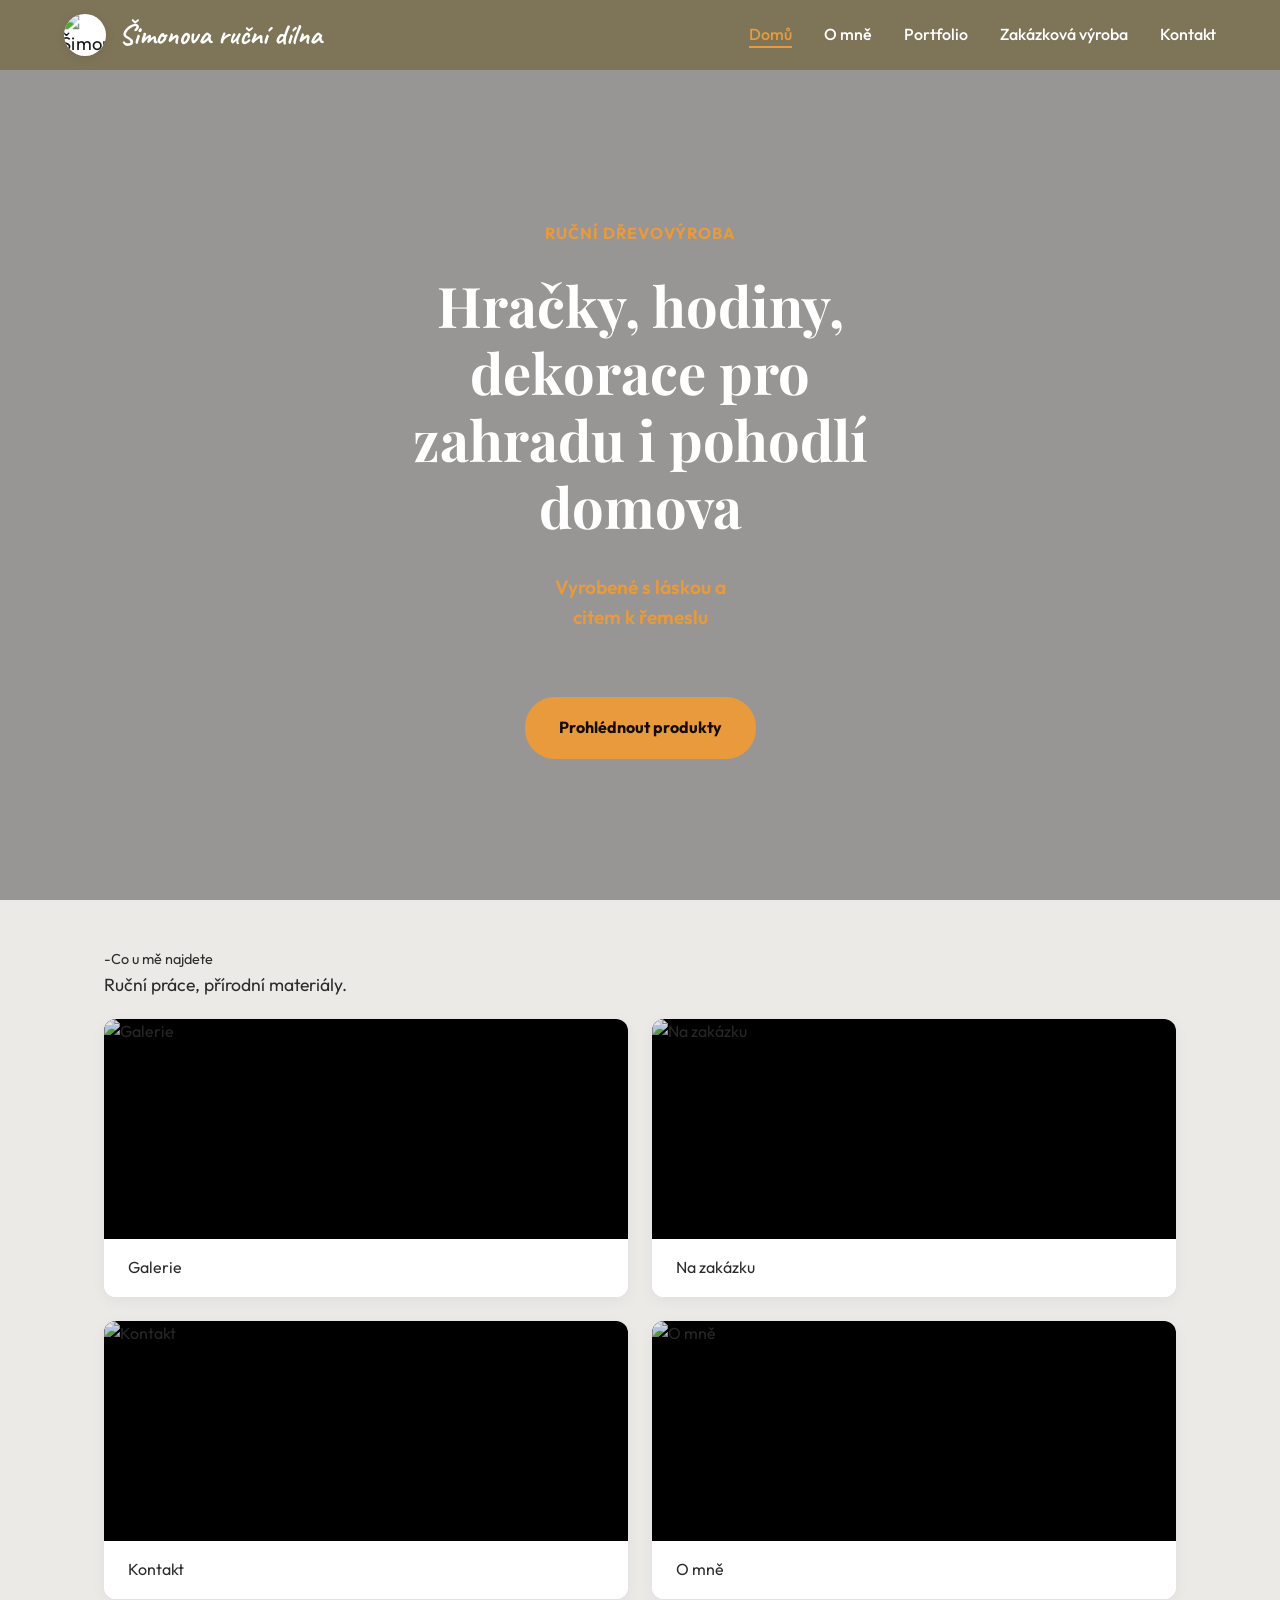
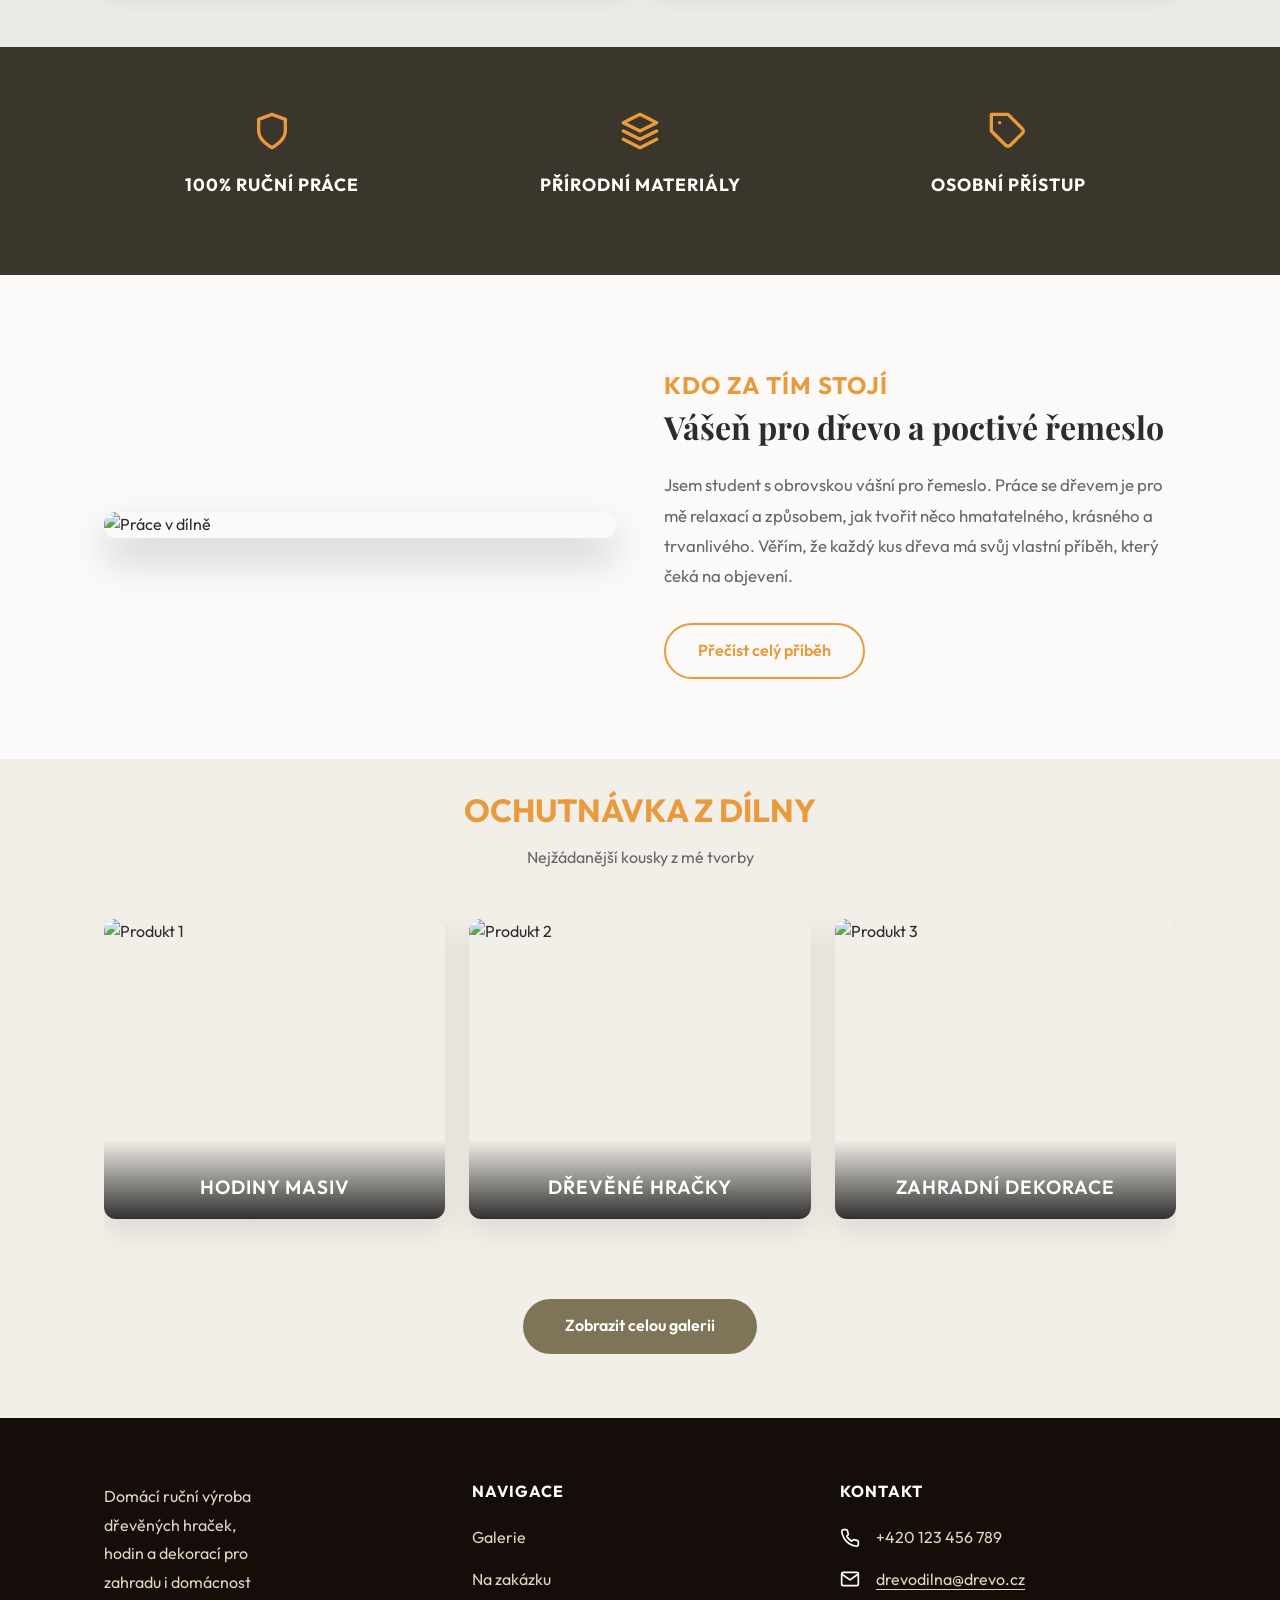
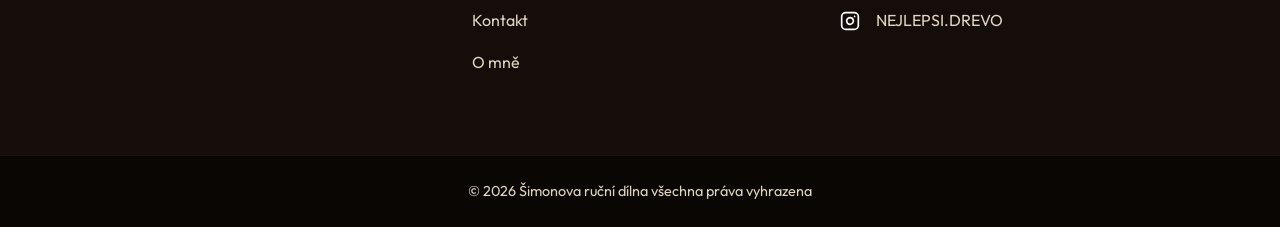
==== index.html @ 226e52aa "first" ====
<!DOCTYPE html>
<html lang="cs">

<head>
    <meta charset="UTF-8">
    <meta name="viewport" content="width=device-width, initial-scale=1.0">
    <title>Dřevodílna | Ruční výroba ze dřeva</title>
    <meta name="description"
        content="Ručně vyráběné dřevěné hodiny, hračky a dekorace. Nabízím také zakázkovou výrobu přesně podle vašich představ.">
    <link rel="preconnect" href="https://fonts.googleapis.com">
    <link rel="preconnect" href="https://fonts.gstatic.com" crossorigin>
    <link
        href="https://fonts.googleapis.com/css2?family=Outfit:wght@300;400;500;700&family=Playfair+Display:ital,wght@0,600;1,600&family=Caveat:wght@500;700&display=swap"
        rel="stylesheet">
    <link rel="stylesheet" href="styles.css">
</head>

<body>
    <header class="header">
        <div class="container header-container">
            <a href="index.html" class="logo">
                <div class="logo-icon">
                    <img src="Pictures_neupravene/logo.jpg" alt="Šimonova ruční dílna logo">
                </div>
                <span class="logo-text">Šimonova ruční dílna</span>
            </a>
            <nav class="nav">
                <ul class="nav-list">
                    <li><a href="index.html" class="active">Domů</a></li>
                    <li><a href="about.html">O mně</a></li>
                    <li><a href="portfolio.html">Portfolio</a></li>
                    <li><a href="custom.html">Zakázková výroba</a></li>
                    <li><a href="contact.html">Kontakt</a></li>
                </ul>
            </nav>
            <button class="mobile-menu-btn" aria-label="Otevřít menu">
                <span></span>
                <span></span>
                <span></span>
            </button>
        </div>
    </header>

    <main>
        <!-- Hero Section -->
        <section class="hero"
            style="background-image: url('Pictures_neupravene/hero_picture.png'); background-attachment: fixed; background-position: center; background-repeat: no-repeat; background-size: cover; padding: 150px 0;">
            <div class="hero-overlay"
                style="position: absolute; top: 0; left: 0; width: 100%; height: 100%; background: rgba(0,0,0,0.4);">
            </div>
            <div class="container hero-content text-center"
                style="display: flex; flex-direction: column; align-items: center; text-align: center; max-width: 800px; margin: 0 auto; position: relative; color: #fff;">
                <span class="hero-top-text"
                    style="color: #E89A3C; font-weight: 700; letter-spacing: 1px; text-transform: uppercase; display: block; margin-bottom: 1.5rem;">Ruční
                    dřevovýroba</span>
                <h1 class="hero-title" style="font-size: clamp(2rem, 6vw, 3.5rem); line-height: 1.2;">Hračky,
                    hodiny,<br>dekorace pro<br>zahradu i pohodlí<br>domova</h1>
                <p class="hero-subtitle" style="color: #E89A3C; font-weight: 600; margin-top: 1rem;">Vyrobené s láskou
                    a<br>citem k řemeslu</p>
                <div class="hero-actions" style="justify-content: center; margin-top: 2rem;">
                    <a href="portfolio.html" class="btn"
                        style="background-color: #E89A3C; color: #150D0A; font-weight: 700; border-radius: 30px; padding: 1rem 2rem;">Prohlédnout
                        produkty</a>
                </div>
            </div>
        </section>

        <!-- Hub/Signpost Section -->
        <section class="hub bg-light" style="padding: 3rem 0; background-color: #EBEAE6;">
            <div class="container">
                <div class="section-header" style="text-align: left; margin-bottom: 1.5rem;">
                    <p style="color: var(--color-text); margin-bottom: 0.2rem; font-size: 0.9rem;">-Co u mě najdete</p>
                    <h2
                        style="font-family: var(--font-sans); color: var(--color-text); font-size: 1.1rem; font-weight: 400; margin: 0; letter-spacing: normal;">
                        Ruční práce, přírodní materiály.</h2>
                </div>

                <div class="hub-grid">
                    <a href="portfolio.html" class="hub-card">
                        <div class="hub-card-img">
                            <img src="Pictures_neupravene/hodiny_je_cas_na_mansestr.jpg" alt="Galerie">
                        </div>
                        <div class="hub-card-title">Galerie</div>
                    </a>
                    <a href="custom.html" class="hub-card">
                        <div class="hub-card-img">
                            <img src="Pictures_neupravene/hodiny_v_krabici.jpg" alt="Na zakázku">
                        </div>
                        <div class="hub-card-title">Na zakázku</div>
                    </a>
                    <a href="contact.html" class="hub-card">
                        <div class="hub-card-img">
                            <img src="Pictures_neupravene/vlacek_logs_na_stole.jpg" alt="Kontakt">
                        </div>
                        <div class="hub-card-title">Kontakt</div>
                    </a>
                    <a href="about.html" class="hub-card">
                        <div class="hub-card-img">
                            <img src="Pictures_neupravene/trhy.jpg" alt="O mně">
                        </div>
                        <div class="hub-card-title">O mně</div>
                    </a>
                </div>
            </div>
        </section>

        <!-- Features Strip -->
        <section class="features-strip" style="background-color: #3b362b; color: #fff; padding: 4rem 0;">
            <div class="container">
                <div class="features-grid"
                    style="display: grid; grid-template-columns: repeat(auto-fit, minmax(250px, 1fr)); gap: 2rem; text-align: center;">
                    <div class="feature-box">
                        <div style="color: #E89A3C; margin-bottom: 1rem;"><svg xmlns="http://www.w3.org/2000/svg"
                                width="40" height="40" viewBox="0 0 24 24" fill="none" stroke="currentColor"
                                stroke-width="2" stroke-linecap="round" stroke-linejoin="round">
                                <path d="M12 22s8-4 8-10V5l-8-3-8 3v7c0 6 8 10 8 10z"></path>
                            </svg></div>
                        <h4 style="font-family: var(--font-sans); color: #fff; font-size: 1.1rem; letter-spacing: 1px;">
                            100% RUČNÍ PRÁCE</h4>
                    </div>
                    <div class="feature-box">
                        <div style="color: #E89A3C; margin-bottom: 1rem;"><svg xmlns="http://www.w3.org/2000/svg"
                                width="40" height="40" viewBox="0 0 24 24" fill="none" stroke="currentColor"
                                stroke-width="2" stroke-linecap="round" stroke-linejoin="round">
                                <path d="M12 2L2 7l10 5 10-5-10-5zM2 17l10 5 10-5M2 12l10 5 10-5" />
                            </svg></div>
                        <h4 style="font-family: var(--font-sans); color: #fff; font-size: 1.1rem; letter-spacing: 1px;">
                            PŘÍRODNÍ MATERIÁLY</h4>
                    </div>
                    <div class="feature-box">
                        <div style="color: #E89A3C; margin-bottom: 1rem;"><svg xmlns="http://www.w3.org/2000/svg"
                                width="40" height="40" viewBox="0 0 24 24" fill="none" stroke="currentColor"
                                stroke-width="2" stroke-linecap="round" stroke-linejoin="round">
                                <path
                                    d="M20.59 13.41l-7.17 7.17a2 2 0 0 1-2.83 0L2 12V2h10l8.59 8.59a2 2 0 0 1 0 2.82z">
                                </path>
                                <line x1="7" y1="7" x2="7.01" y2="7"></line>
                            </svg></div>
                        <h4 style="font-family: var(--font-sans); color: #fff; font-size: 1.1rem; letter-spacing: 1px;">
                            OSOBNÍ PŘÍSTUP</h4>
                    </div>
                </div>
            </div>
        </section>

        <!-- Home About Teaser Section -->
        <section class="home-about section">
            <div class="container home-about-container">
                <div class="home-about-image">
                    <img src="Pictures_neupravene/wooden_work_close_look_optimized.jpg" alt="Práce v dílně"
                        style="border-radius: 12px; box-shadow: 0 20px 40px rgba(0,0,0,0.2);">
                </div>
                <div class="home-about-text">
                    <h2
                        style="font-family: var(--font-sans); color: #E89A3C; font-size: 1.5rem; text-transform: uppercase; margin-bottom: 0.5rem; letter-spacing: 1px;">
                        Kdo za tím stojí</h2>
                    <h3
                        style="font-size: 2rem; color: var(--color-text); margin-bottom: 1.5rem; font-family: var(--font-serif);">
                        Vášeň pro dřevo a poctivé řemeslo</h3>
                    <p
                        style="font-size: 1.05rem; line-height: 1.8; margin-bottom: 2rem; color: var(--color-text-light);">
                        Jsem student s obrovskou vášní pro řemeslo. Práce se dřevem je pro mě relaxací a způsobem, jak
                        tvořit něco hmatatelného, krásného a trvanlivého. Věřím, že každý kus dřeva má svůj vlastní
                        příběh, který čeká na objevení.</p>
                    <a href="about.html" class="btn"
                        style="border: 2px solid #E89A3C; color: #E89A3C; padding: 0.8rem 2rem; font-weight: 600; border-radius: 30px; transition: all 0.3s ease;"
                        onmouseover="this.style.backgroundColor='#E89A3C'; this.style.color='#fff';"
                        onmouseout="this.style.backgroundColor='transparent'; this.style.color='#E89A3C';">Přečíst celý
                        příběh</a>
                </div>
            </div>
        </section>

        <!-- Featured Products -->
        <section class="featured-products section bg-light" style="padding-top: 2rem;">
            <div class="container">
                <div class="section-header" style="text-align: center; margin-bottom: 3rem;">
                    <h2
                        style="font-family: var(--font-sans); color: #E89A3C; font-size: 2rem; text-transform: uppercase;">
                        Ochutnávka z dílny</h2>
                    <p style="color: var(--color-text-light);">Nejžádanější kousky z mé tvorby</p>
                </div>
                <div class="featured-slider">
                    <a href="portfolio.html" class="featured-card">
                        <img src="Pictures_neupravene/IMG-20260426-WA0008.jpg" alt="Produkt 1">
                        <div class="featured-overlay">
                            <span>Hodiny masiv</span>
                        </div>
                    </a>
                    <a href="portfolio.html" class="featured-card">
                        <img src="Pictures_neupravene/IMG-20260426-WA0009.jpg" alt="Produkt 2">
                        <div class="featured-overlay">
                            <span>Dřevěné hračky</span>
                        </div>
                    </a>
                    <a href="portfolio.html" class="featured-card">
                        <img src="Pictures_neupravene/IMG-20260426-WA0010.jpg" alt="Produkt 3">
                        <div class="featured-overlay">
                            <span>Zahradní dekorace</span>
                        </div>
                    </a>
                </div>
                <div class="text-center" style="margin-top: 3rem;">
                    <a href="portfolio.html" class="btn"
                        style="background-color: #7E7559; color: #fff; border-radius: 30px; font-weight: 600; padding: 0.8rem 2.5rem; transition: background-color 0.3s;"
                        onmouseover="this.style.backgroundColor='#8c836a';"
                        onmouseout="this.style.backgroundColor='#7E7559';">Zobrazit celou galerii</a>
                </div>
            </div>
        </section>
    </main>

    <footer class="footer">
        <div class="container">
            <div class="footer-grid">
                <div class="footer-col">
                    <p>Domácí ruční výroba<br>dřevěných hraček,<br>hodin a dekorací pro<br>zahradu i domácnost</p>
                </div>
                <div class="footer-col">
                    <h4 class="footer-heading">NAVIGACE</h4>
                    <ul class="footer-links">
                        <li><a href="portfolio.html">Galerie</a></li>
                        <li><a href="custom.html">Na zakázku</a></li>
                        <li><a href="contact.html">Kontakt</a></li>
                        <li><a href="about.html">O mně</a></li>
                    </ul>
                </div>
                <div class="footer-col">
                    <h4 class="footer-heading">KONTAKT</h4>
                    <ul class="footer-contact">
                        <li>
                            <svg xmlns="http://www.w3.org/2000/svg" width="20" height="20" viewBox="0 0 24 24"
                                fill="none" stroke="currentColor" stroke-width="2" stroke-linecap="round"
                                stroke-linejoin="round">
                                <path
                                    d="M22 16.92v3a2 2 0 0 1-2.18 2 19.79 19.79 0 0 1-8.63-3.07 19.5 19.5 0 0 1-6-6 19.79 19.79 0 0 1-3.07-8.67A2 2 0 0 1 4.11 2h3a2 2 0 0 1 2 1.72 12.84 12.84 0 0 0 .7 2.81 2 2 0 0 1-.45 2.11L8.09 9.91a16 16 0 0 0 6 6l1.27-1.27a2 2 0 0 1 2.11-.45 12.84 12.84 0 0 0 2.81.7A2 2 0 0 1 22 16.92z">
                                </path>
                            </svg>
                            <span>+420 123 456 789</span>
                        </li>
                        <li>
                            <svg xmlns="http://www.w3.org/2000/svg" width="20" height="20" viewBox="0 0 24 24"
                                fill="none" stroke="currentColor" stroke-width="2" stroke-linecap="round"
                                stroke-linejoin="round">
                                <path d="M4 4h16c1.1 0 2 .9 2 2v12c0 1.1-.9 2-2 2H4c-1.1 0-2-.9-2-2V6c0-1.1.9-2 2-2z">
                                </path>
                                <polyline points="22,6 12,13 2,6"></polyline>
                            </svg>
                            <a href="mailto:drevodilna@drevo.cz">drevodilna@drevo.cz</a>
                        </li>
                        <li>
                            <svg xmlns="http://www.w3.org/2000/svg" width="20" height="20" viewBox="0 0 24 24"
                                fill="none" stroke="currentColor" stroke-width="2" stroke-linecap="round"
                                stroke-linejoin="round">
                                <rect x="2" y="2" width="20" height="20" rx="5" ry="5"></rect>
                                <path d="M16 11.37A4 4 0 1 1 12.63 8 4 4 0 0 1 16 11.37z"></path>
                                <line x1="17.5" y1="6.5" x2="17.51" y2="6.5"></line>
                            </svg>
                            <span>NEJLEPSI.DREVO</span>
                        </li>
                    </ul>
                </div>
            </div>
        </div>
        <div class="footer-bottom-bar">
            <div class="container">
                <p>&copy; 2026 Šimonova ruční dílna všechna práva vyhrazena</p>
            </div>
        </div>
    </footer>

    <script src="script.js"></script>
</body>

</html>
---- styles.css ----
:root {
    --color-bg: #FCFAF8;
    --color-bg-alt: #F2EFE9;
    --color-wood-light: #C49A6C;
    --color-wood-primary: #8B5A2B;
    --color-wood-dark: #3E2723;
    --color-text: #2C2C2C;
    --color-text-light: #666666;
    --color-white: #FFFFFF;

    --font-sans: 'Outfit', sans-serif;
    --font-serif: 'Playfair Display', serif;

    --space-sm: 0.5rem;
    --space-md: 1rem;
    --space-lg: 2rem;
    --space-xl: 4rem;

    --transition-fast: 0.2s ease;
    --transition-normal: 0.3s ease;
}

* {
    margin: 0;
    padding: 0;
    box-sizing: border-box;
}

/* Premium Custom Scrollbar */
::-webkit-scrollbar {
    width: 10px;
}

::-webkit-scrollbar-track {
    background: var(--color-bg);
}

::-webkit-scrollbar-thumb {
    background-color: var(--color-wood-light);
    border-radius: 10px;
    border: 3px solid var(--color-bg);
}

::-webkit-scrollbar-thumb:hover {
    background-color: var(--color-wood-primary);
}

html {
    scroll-behavior: smooth;
}

body {
    font-family: var(--font-sans);
    color: var(--color-text);
    background-color: var(--color-bg);
    line-height: 1.6;
    overflow-x: hidden;
}

h1,
h2,
h3,
h4,
h5,
h6 {
    font-family: var(--font-serif);
    color: var(--color-wood-dark);
    margin-bottom: var(--space-md);
    line-height: 1.2;
}

p {
    margin-bottom: var(--space-md);
    color: var(--color-text-light);
}

img {
    max-width: 100%;
    height: auto;
    display: block;
}

a {
    text-decoration: none;
    color: inherit;
    transition: color var(--transition-fast);
}

ul {
    list-style: none;
}

.container {
    max-width: 1200px;
    margin: 0 auto;
    padding: 0 5%;
}

.section {
    padding: var(--space-xl) 0;
}

.text-center {
    text-align: center;
}

.bg-light {
    background-color: var(--color-bg-alt);
}

.bg-dark {
    background-color: var(--color-wood-dark);
    color: var(--color-white);
}

.bg-dark h2,
.bg-dark p {
    color: var(--color-white);
}

.bg-dark p {
    opacity: 0.8;
}

.btn {
    display: inline-block;
    padding: 0.8rem 1.8rem;
    border-radius: 4px;
    font-weight: 500;
    font-size: 1rem;
    cursor: pointer;
    transition: all var(--transition-normal);
    text-align: center;
    border: 2px solid transparent;
}

.btn-primary {
    background-color: var(--color-wood-primary);
    color: var(--color-white);
}

.btn-primary:hover {
    background-color: var(--color-wood-dark);
    transform: translateY(-2px);
    box-shadow: 0 4px 12px rgba(139, 90, 43, 0.3);
}

.btn-secondary {
    background-color: var(--color-white);
    color: var(--color-wood-dark);
}

.btn-secondary:hover {
    background-color: var(--color-bg-alt);
    transform: translateY(-2px);
}

.btn-outline {
    border-color: var(--color-wood-primary);
    color: var(--color-wood-primary);
}

.btn-outline:hover {
    background-color: var(--color-wood-primary);
    color: var(--color-white);
}

.btn-block {
    display: block;
    width: 100%;
}

.header {
    position: fixed;
    top: 0;
    left: 0;
    width: 100%;
    z-index: 1000;
    background: #7E7559;
    transition: all var(--transition-normal);
}

.header-container {
    display: flex;
    justify-content: space-between;
    align-items: center;
    height: 70px;
}

.logo {
    display: flex;
    align-items: center;
    gap: 0.8rem;
    text-decoration: none;
}

.logo-text {
    font-family: 'Caveat', cursive;
    font-size: 1.8rem;
    font-weight: 700;
    color: var(--color-white);
}

.logo-icon {
    display: flex;
    align-items: center;
    justify-content: center;
    width: 42px;
    height: 42px;
    background: var(--color-white);
    border-radius: 50%;
    overflow: hidden;
    box-shadow: 0 2px 10px rgba(0, 0, 0, 0.1);
}

.logo-icon img {
    width: 100%;
    height: 100%;
    object-fit: cover;
    border-radius: 50%;
    transform: scale(1.15);
    filter: contrast(1.2) brightness(0.95);
    transition: transform 0.3s ease;
}

.logo:hover .logo-icon img {
    transform: scale(1.22);
}

/* Zvětšení hlavičky a posunutí navigace více doprava */
.header .container {
    max-width: 1400px;
}

.nav {
    margin-left: auto;
}

.nav-list {
    display: flex;
    align-items: center;
    gap: 2rem;
}

.nav-list a:not(.btn) {
    font-weight: 500;
    position: relative;
    color: var(--color-white);
}

.nav-list a:not(.btn)::after {
    content: '';
    position: absolute;
    width: 0;
    height: 2px;
    bottom: -4px;
    left: 0;
    background-color: #E89A3C;
}

.nav-list a:not(.btn):hover::after,
.nav-list a.active:not(.btn)::after {
    width: 100%;
}

.nav-list a.active {
    color: #E89A3C;
}

.page-main {
    padding-top: 120px;
    min-height: calc(100vh - 80px);
    /* Odečet pro footer a header */
}

.mobile-menu-btn {
    display: none;
    background: none;
    border: none;
    cursor: pointer;
    position: relative;
    width: 25px;
    height: 20px;
}

.mobile-menu-btn span {
    display: block;
    position: absolute;
    height: 2px;
    width: 100%;
    background-color: var(--color-white);
    border-radius: 9px;
    opacity: 1;
    left: 0;
    transform: rotate(0deg);
    transition: .25s ease-in-out;
}

.mobile-menu-btn span:nth-child(1) {
    top: 0px;
}

.mobile-menu-btn span:nth-child(2) {
    top: 9px;
}

.mobile-menu-btn span:nth-child(3) {
    top: 18px;
}

.mobile-menu-btn.open span:nth-child(1) {
    top: 9px;
    transform: rotate(135deg);
}

.mobile-menu-btn.open span:nth-child(2) {
    opacity: 0;
    left: -60px;
}

.mobile-menu-btn.open span:nth-child(3) {
    top: 9px;
    transform: rotate(-135deg);
}

.hero {
    position: relative;
    height: 100vh;
    min-height: 600px;
    display: flex;
    align-items: center;
    overflow: hidden;
}

.hero-bg {
    position: absolute;
    top: 0;
    left: 0;
    width: 100%;
    height: 100%;
    z-index: -1;
}

.hero-bg img {
    width: 100%;
    height: 100%;
    object-fit: cover;
}

.hero-overlay {
    position: absolute;
    top: 0;
    left: 0;
    width: 100%;
    height: 100%;
    background: linear-gradient(90deg, rgba(30, 20, 15, 0.8) 0%, rgba(30, 20, 15, 0.4) 100%);
}

.hero-content {
    max-width: 800px;
    padding-top: 80px;
    animation: fadeInUp 1s ease forwards;
}

.hero-title {
    color: var(--color-white);
    font-size: clamp(2.5rem, 5vw, 4.5rem);
    margin-bottom: var(--space-md);
}

.hero-subtitle {
    color: rgba(255, 255, 255, 0.9);
    font-size: 1.2rem;
    max-width: 600px;
    margin-bottom: var(--space-lg);
}

.hero-actions {
    display: flex;
    gap: 1rem;
    flex-wrap: wrap;
}

@keyframes fadeInUp {
    from {
        opacity: 0;
        transform: translateY(30px);
    }

    to {
        opacity: 1;
        transform: translateY(0);
    }
}

.section-title {
    font-size: 2.5rem;
    margin-bottom: var(--space-lg);
    position: relative;
    display: inline-block;
}

.section-title::after {
    content: '';
    position: absolute;
    bottom: -10px;
    left: 0;
    width: 60px;
    height: 3px;
    background-color: var(--color-wood-primary);
}

.text-center .section-title::after {
    left: 50%;
    transform: translateX(-50%);
}

.about-container {
    display: grid;
    grid-template-columns: 1fr 1fr;
    gap: var(--space-xl);
    align-items: center;
}

.about-stats {
    display: grid;
    grid-template-columns: repeat(auto-fit, minmax(150px, 1fr));
    gap: var(--space-md);
}

.stat-item {
    background: var(--color-white);
    padding: var(--space-lg);
    border-radius: 8px;
    text-align: center;
    box-shadow: 0 10px 30px rgba(0, 0, 0, 0.05);
    border-bottom: 4px solid var(--color-wood-primary);
    transition: transform var(--transition-normal);
}

.stat-item:hover {
    transform: translateY(-5px);
}

.stat-number {
    display: block;
    font-family: var(--font-serif);
    font-size: 2rem;
    font-weight: 700;
    color: var(--color-wood-dark);
    margin-bottom: 0.5rem;
}

.stat-label {
    font-size: 0.9rem;
    font-weight: 500;
    text-transform: uppercase;
    letter-spacing: 1px;
    color: var(--color-wood-primary);
}

.portfolio-grid {
    display: grid;
    grid-template-columns: repeat(auto-fit, minmax(300px, 1fr));
    gap: 2rem;
    margin-top: var(--space-xl);
}

.portfolio-card {
    background: var(--color-white);
    border-radius: 8px;
    overflow: hidden;
    box-shadow: 0 4px 20px rgba(0, 0, 0, 0.05);
    transition: all var(--transition-normal);
}

.portfolio-card:hover {
    transform: translateY(-10px);
    box-shadow: 0 15px 30px rgba(0, 0, 0, 0.1);
}

.card-image {
    height: 250px;
    overflow: hidden;
}

.card-image img {
    width: 100%;
    height: 100%;
    object-fit: cover;
    transition: transform 0.5s ease;
}

.portfolio-card:hover .card-image img {
    transform: scale(1.05);
}

.card-content {
    padding: 1.5rem;
}

.card-content h3 {
    margin-bottom: 0.5rem;
    font-size: 1.3rem;
}

.custom-orders-content {
    display: grid;
    grid-template-columns: 1fr 1fr;
    gap: var(--space-xl);
    align-items: center;
}

.lead {
    font-size: 1.2rem;
    color: var(--color-wood-primary);
    font-weight: 500;
}

.process-list {
    margin-top: var(--space-lg);
}

.process-list li {
    margin-bottom: 1rem;
    padding-left: 2rem;
    position: relative;
    color: var(--color-text-light);
}

.process-list li strong {
    color: var(--color-wood-dark);
}

.process-list li::before {
    content: '';
    position: absolute;
    left: 0;
    top: 8px;
    width: 10px;
    height: 10px;
    background-color: var(--color-wood-primary);
    border-radius: 50%;
}

.blueprint-image {
    background-color: var(--color-wood-primary);
    border-radius: 8px;
    padding: 2rem;
    height: 100%;
    min-height: 400px;
    display: flex;
    align-items: center;
    justify-content: center;
    position: relative;
    overflow: hidden;
}

.wood-pattern {
    background-image: repeating-linear-gradient(45deg, rgba(255, 255, 255, 0.05) 0px, rgba(255, 255, 255, 0.05) 2px, transparent 2px, transparent 10px);
    position: absolute;
    top: 0;
    left: 0;
    width: 100%;
    height: 100%;
    display: flex;
    flex-direction: column;
    align-items: center;
    justify-content: center;
    text-align: center;
    color: var(--color-white);
    padding: 2rem;
}

.wood-pattern h3 {
    color: var(--color-white);
    font-size: 2rem;
}

.wood-pattern p {
    color: rgba(255, 255, 255, 0.9);
}

.contact-container {
    display: grid;
    grid-template-columns: 1fr 1fr;
    gap: var(--space-xl);
}

.contact-details {
    margin-top: var(--space-lg);
}

.contact-item {
    display: flex;
    align-items: center;
    gap: 1rem;
    margin-bottom: 1rem;
}

.contact-item svg {
    color: var(--color-wood-light);
}

.contact-form {
    background: var(--color-white);
    padding: 2.5rem;
    border-radius: 8px;
    box-shadow: 0 15px 40px rgba(0, 0, 0, 0.2);
    color: var(--color-text);
}

.form-group {
    margin-bottom: 1.5rem;
}

.form-group label {
    display: block;
    margin-bottom: 0.5rem;
    font-weight: 500;
    color: var(--color-wood-dark);
}

.form-group input,
.form-group textarea {
    width: 100%;
    padding: 0.8rem;
    border: 1px solid #E0E0E0;
    border-radius: 4px;
    font-family: var(--font-sans);
    font-size: 1rem;
    transition: border-color var(--transition-fast);
}

.form-group input:focus,
.form-group textarea:focus {
    outline: none;
    border-color: var(--color-wood-primary);
}

.footer {
    background-color: #150D0A;
    color: #E0D5C1;
    padding: 0;
    text-align: left;
}

.footer-grid {
    display: grid;
    grid-template-columns: repeat(auto-fit, minmax(250px, 1fr));
    gap: 2rem;
    padding: var(--space-xl) 0;
}

.footer-col p {
    color: #E0D5C1;
    line-height: 1.8;
}

.footer-heading {
    color: #FFFFFF;
    font-family: var(--font-sans);
    font-size: 1rem;
    letter-spacing: 1px;
    margin-bottom: 1.5rem;
    text-transform: uppercase;
}

.footer-links li,
.footer-contact li {
    margin-bottom: 1rem;
}

.footer-links a {
    color: #E0D5C1;
    transition: color var(--transition-fast);
}

.footer-links a:hover {
    color: #FFFFFF;
    text-decoration: underline;
}

.footer-contact li {
    display: flex;
    align-items: center;
    gap: 1rem;
}

.footer-contact svg {
    color: #FFFFFF;
}

.footer-contact a {
    color: #E0D5C1;
    text-decoration: underline;
    text-underline-offset: 4px;
}

.footer-contact a:hover {
    color: #FFFFFF;
}

.footer-bottom-bar {
    background-color: #0A0604;
    padding: 1.5rem 0;
    text-align: center;
    border-top: 1px solid rgba(255, 255, 255, 0.05);
}

.footer-bottom-bar p {
    margin: 0;
    color: #E0D5C1;
    font-size: 0.9rem;
}

/* Hub Section */
.hub-grid {
    display: grid;
    grid-template-columns: repeat(2, 1fr);
    gap: 1.5rem;
}

@media (max-width: 768px) {
    .hub-grid {
        grid-template-columns: 1fr;
    }
}

.hub-card {
    display: flex;
    flex-direction: column;
    background: var(--color-white);
    overflow: hidden;
    border-radius: 12px;
    box-shadow: 0 4px 15px rgba(0, 0, 0, 0.05);
    transition: transform 0.4s cubic-bezier(0.175, 0.885, 0.32, 1.275), box-shadow 0.4s ease;
    text-decoration: none;
    color: var(--color-text);
}

.hub-card:hover {
    transform: translateY(-8px);
    box-shadow: 0 15px 35px rgba(0, 0, 0, 0.15);
}

.hub-card-img {
    height: 220px;
    background-color: #000;
    overflow: hidden;
}

.hub-card-img img {
    width: 100%;
    height: 100%;
    object-fit: cover;
    opacity: 0.9;
    transition: transform 0.5s ease;
}

.hub-card:hover .hub-card-img img {
    transform: scale(1.05);
}

.hub-card-title {
    padding: 1rem 1.5rem;
    font-size: 1rem;
    background: var(--color-white);
    color: var(--color-text);
}

@media (max-width: 900px) {

    .about-container,
    .custom-orders-content,
    .contact-container {
        grid-template-columns: 1fr;
    }

    .hero-title {
        font-size: 2.5rem;
    }
}

@media (max-width: 768px) {
    .nav {
        display: none;
    }

    .nav.active {
        display: block;
        position: absolute;
        top: 70px;
        left: 0;
        width: 100%;
        background: #7E7559;
        padding: 1.5rem 5%;
        border-top: 1px solid rgba(255, 255, 255, 0.1);
        box-shadow: 0 10px 20px rgba(0, 0, 0, 0.15);
        z-index: 999;
    }

    .nav.active .nav-list {
        flex-direction: column;
        align-items: center;
        gap: 1.5rem;
    }

    .mobile-menu-btn {
        display: block;
    }

    .hero-actions {
        flex-direction: column;
    }

    .btn {
        width: 100%;
    }

    .section {
        padding: var(--space-lg) 0;
    }
}

/* --- NEW SUBPAGES STYLES --- */

/* Subpage Hero Banner */
.subpage-hero {
    position: relative;
    padding: 200px 0 100px;
    background-size: cover;
    background-position: center;
    background-attachment: fixed;
    text-align: center;
    color: var(--color-white);
}

@media (max-width: 768px) {
    .subpage-hero {
        padding: 130px 0 70px;
    }
}

.subpage-hero-overlay {
    position: absolute;
    top: 0;
    left: 0;
    width: 100%;
    height: 100%;
    background: rgba(0, 0, 0, 0.6);
}

.subpage-hero-content {
    position: relative;
    z-index: 10;
}

.subpage-hero .page-title {
    color: var(--color-white);
    font-size: 2.5rem;
    letter-spacing: 2px;
    margin-bottom: 0.5rem;
    font-family: var(--font-sans);
}

.subpage-hero .page-subtitle {
    color: #E89A3C;
    font-size: 1.1rem;
    font-weight: 500;
}

/* Overlapping Containers */
.overlap-container {
    margin-top: -15px;
    position: relative;
    z-index: 20;
}

/* Portfolio Gallery */
.portfolio-filter {
    display: flex;
    gap: 1rem;
    margin-bottom: 2rem;
    flex-wrap: wrap;
}

.filter-btn {
    background: transparent;
    border: none;
    font-family: var(--font-sans);
    font-size: 1rem;
    color: var(--color-text-light);
    cursor: pointer;
    padding: 0.5rem 0;
}

.filter-btn.active {
    color: var(--color-text);
    border-bottom: 2px solid #E89A3C;
    font-weight: 600;
}

.new-grid {
    display: grid;
    grid-template-columns: 1fr;
    gap: 2rem;
}

@media (min-width: 768px) {
    .new-grid {
        grid-template-columns: repeat(2, 1fr);
    }
}

@media (min-width: 1024px) {
    .new-grid {
        grid-template-columns: repeat(3, 1fr);
    }
}

.new-card {
    background: var(--color-white);
    border-radius: 12px;
    overflow: hidden;
    box-shadow: 0 10px 30px rgba(0, 0, 0, 0.05);
    transition: transform 0.4s cubic-bezier(0.175, 0.885, 0.32, 1.275), box-shadow 0.4s ease;
    text-decoration: none;
    display: block;
}

.new-card:hover {
    transform: translateY(-8px);
    box-shadow: 0 15px 35px rgba(0, 0, 0, 0.15);
}

.new-card .card-image {
    height: 250px;
    background-color: #000;
}

.new-card .card-image img {
    opacity: 0.9;
}

.new-content {
    display: flex;
    justify-content: space-between;
    align-items: flex-start;
    padding: 1rem;
}

.new-content .card-info h3 {
    font-family: var(--font-sans);
    font-size: 1rem;
    font-weight: 600;
    color: var(--color-text);
    margin-bottom: 0.2rem;
}

.new-content .card-info p {
    font-size: 0.85rem;
    color: var(--color-text-light);
    margin: 0;
}

.new-content .card-price {
    font-weight: 600;
    color: var(--color-text);
}

/* Custom Orders */
.custom-grid-new {
    display: grid;
    grid-template-columns: 1fr;
    gap: 3rem;
}

@media (min-width: 768px) {
    .custom-grid-new {
        grid-template-columns: 1fr 1fr;
    }
}

.process-steps {
    display: flex;
    flex-direction: column;
    gap: 1.5rem;
}

.step-item {
    display: flex;
    align-items: flex-start;
    gap: 1rem;
}

.step-icon {
    margin-top: 0.2rem;
    color: var(--color-text);
}

.step-text h4 {
    font-family: var(--font-sans);
    font-size: 1.1rem;
    font-weight: 600;
    color: var(--color-text);
    margin-bottom: 0.2rem;
}

.step-text p {
    font-size: 0.9rem;
    margin: 0;
}

/* Contact */
.contact-grid-new {
    display: grid;
    grid-template-columns: 1fr;
    gap: 3rem;
}

@media (min-width: 768px) {
    .contact-grid-new {
        grid-template-columns: 1fr 1fr;
    }
}

.contact-list {
    display: flex;
    flex-direction: column;
    gap: 1.5rem;
    margin-top: 2rem;
}

.contact-list li {
    display: flex;
    align-items: center;
    gap: 1rem;
}

.c-icon {
    display: flex;
    align-items: center;
    justify-content: center;
    width: 40px;
    height: 40px;
    border: 1px solid var(--color-text-light);
    border-radius: 50%;
    color: var(--color-text);
}

.c-text span {
    font-size: 0.8rem;
    color: var(--color-text-light);
    text-transform: uppercase;
}

.c-text strong {
    font-size: 1rem;
    color: var(--color-text);
    font-weight: 500;
}

/* Clean Form & Contact Card */
.contact-card,
.clean-form {
    background: var(--color-white);
    padding: 2.5rem;
    border-radius: 12px;
    box-shadow: 0 15px 40px rgba(0, 0, 0, 0.08);
}

.form-group-clean {
    margin-bottom: 1.5rem;
}

.form-group-clean label {
    display: block;
    font-size: 0.85rem;
    font-weight: 500;
    color: var(--color-text);
    margin-bottom: 0.5rem;
    text-transform: uppercase;
}

.form-group-clean .required {
    color: #E89A3C;
}

.form-group-clean input,
.form-group-clean textarea {
    width: 100%;
    border: none;
    border-bottom: 1px solid #ccc;
    padding: 0.5rem 0;
    font-family: var(--font-sans);
    font-size: 1rem;
    background: transparent;
    transition: border-color var(--transition-fast);
}

.form-group-clean input:focus,
.form-group-clean textarea:focus {
    outline: none;
    border-bottom-color: var(--color-text);
}

/* About New */
.about-new-container {
    background: var(--color-white);
    padding: 2.5rem;
    border-radius: 12px;
    box-shadow: 0 15px 40px rgba(0, 0, 0, 0.08);
}

/* Home About Teaser */
.home-about {
    background-color: var(--color-bg);
    padding-top: 6rem;
    padding-bottom: 5rem;
}

@media (max-width: 768px) {
    .home-about {
        padding-top: 3rem;
        padding-bottom: 3rem;
    }
}

.home-about-container {
    display: grid;
    grid-template-columns: 1fr;
    gap: 3rem;
    align-items: center;
}

@media (min-width: 768px) {
    .home-about-container {
        grid-template-columns: 1fr 1fr;
    }
}

.home-about-image {
    position: relative;
    z-index: 10;
}

.home-about-image img {
    width: 100%;
    height: auto;
    object-fit: cover;
    transition: transform 0.5s ease;
}

.home-about-image:hover img {
    transform: scale(1.02);
}

/* Featured Products Slider */
.featured-slider {
    display: flex;
    overflow-x: auto;
    scroll-snap-type: x mandatory;
    gap: 1.5rem;
    padding-bottom: 2rem;
    scrollbar-width: thin;
    scrollbar-color: #E89A3C transparent;
}

.featured-slider::-webkit-scrollbar {
    height: 6px;
}

.featured-slider::-webkit-scrollbar-track {
    background: transparent;
}

.featured-slider::-webkit-scrollbar-thumb {
    background-color: #E89A3C;
    border-radius: 10px;
}

.featured-card {
    flex: 0 0 85%;
    scroll-snap-align: center;
    position: relative;
    border-radius: 12px;
    overflow: hidden;
    display: block;
    box-shadow: 0 10px 30px rgba(0, 0, 0, 0.1);
    height: 300px;
}

@media (min-width: 768px) {
    .featured-card {
        flex: 0 0 calc(33.333% - 1rem);
    }
}

.featured-card img {
    width: 100%;
    height: 100%;
    object-fit: cover;
    transition: transform 0.6s ease;
}

.featured-card:hover img {
    transform: scale(1.05);
}

.featured-overlay {
    position: absolute;
    bottom: 0;
    left: 0;
    width: 100%;
    padding: 2rem 1rem 1rem;
    background: linear-gradient(to top, rgba(0, 0, 0, 0.8), transparent);
    color: #fff;
    font-family: var(--font-sans);
    font-size: 1.2rem;
    font-weight: 600;
    letter-spacing: 1px;
    text-transform: uppercase;
    text-align: center;
}
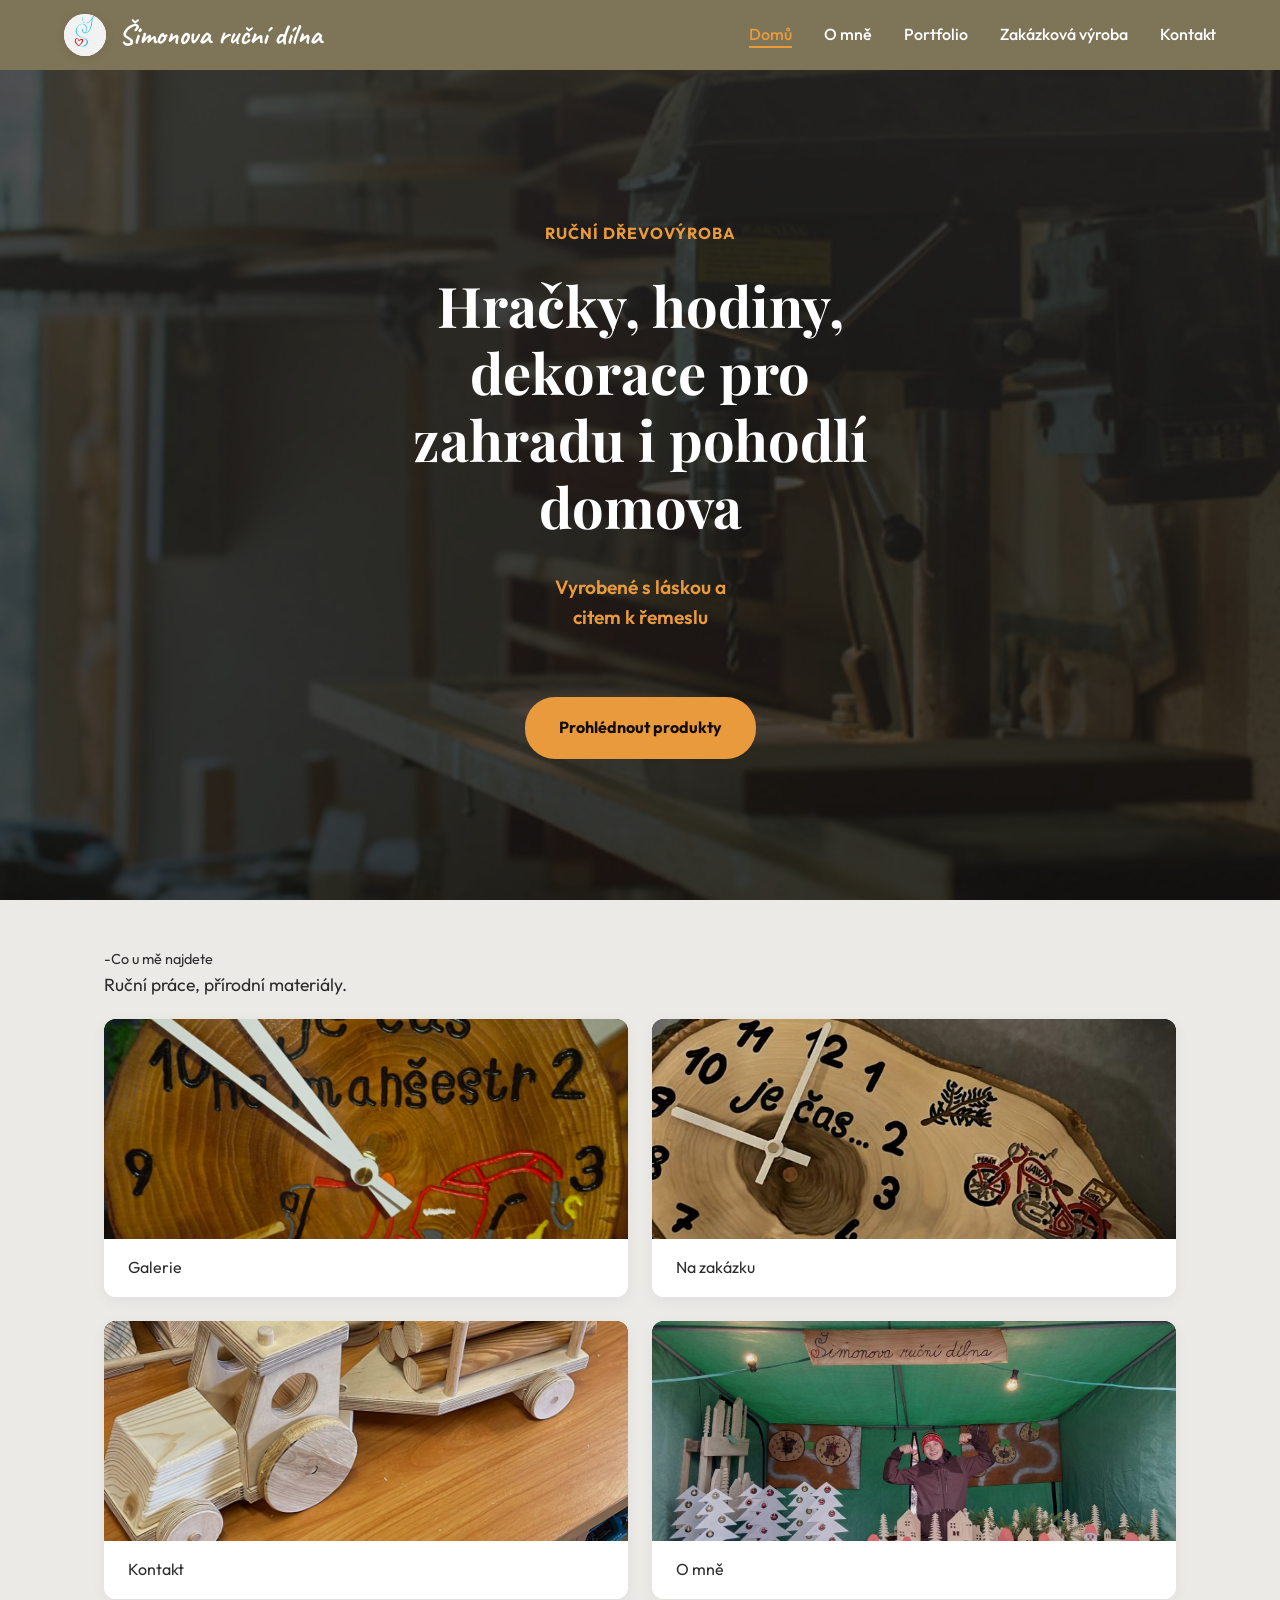
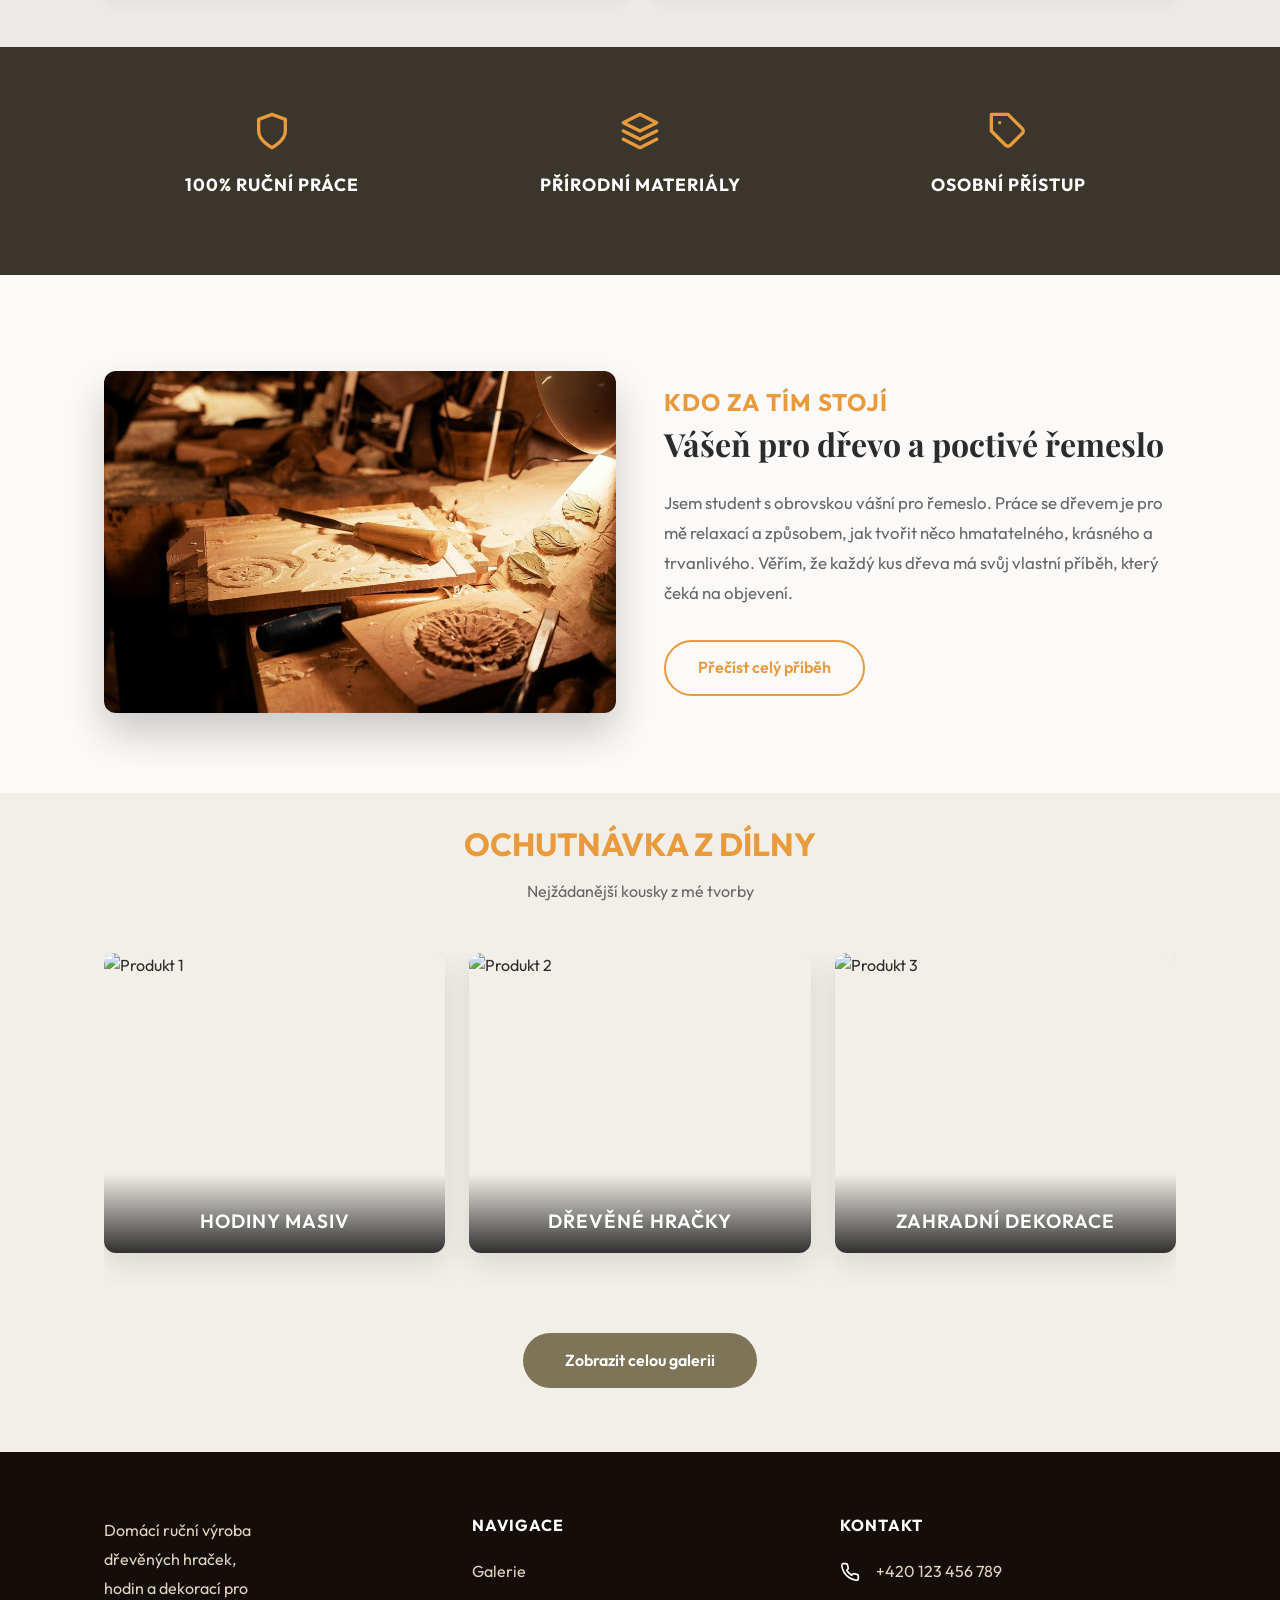
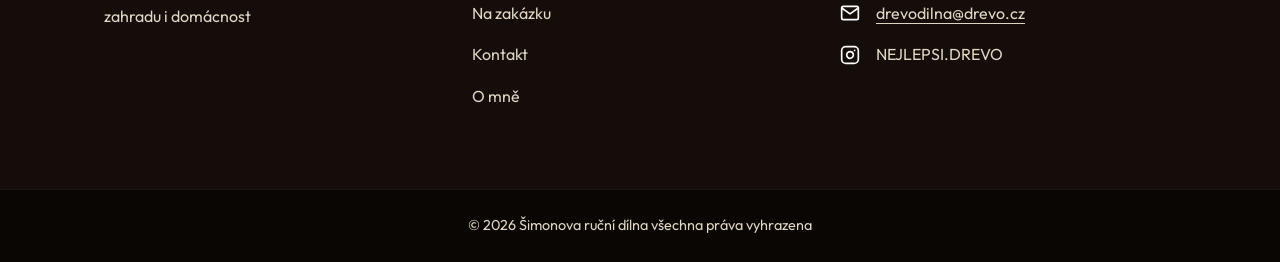
==== commit be87e1f1: "uprava indexu mezera" ====
--- a/index.html
+++ b/index.html
@@ -44,7 +44,7 @@
     <main>
         <!-- Hero Section -->
         <section class="hero"
-            style="background-image: url('Pictures_neupravene/hero_picture.png'); background-attachment: fixed; background-position: center; background-repeat: no-repeat; background-size: cover; padding: 150px 0;">
+            style="background-image: url('Pictures_neupravene/hero_picture.png'); background-attachment: fixed; background-position: center; background-repeat: no-repeat; background-size: cover;">
             <div class="hero-overlay"
                 style="position: absolute; top: 0; left: 0; width: 100%; height: 100%; background: rgba(0,0,0,0.4);">
             </div>
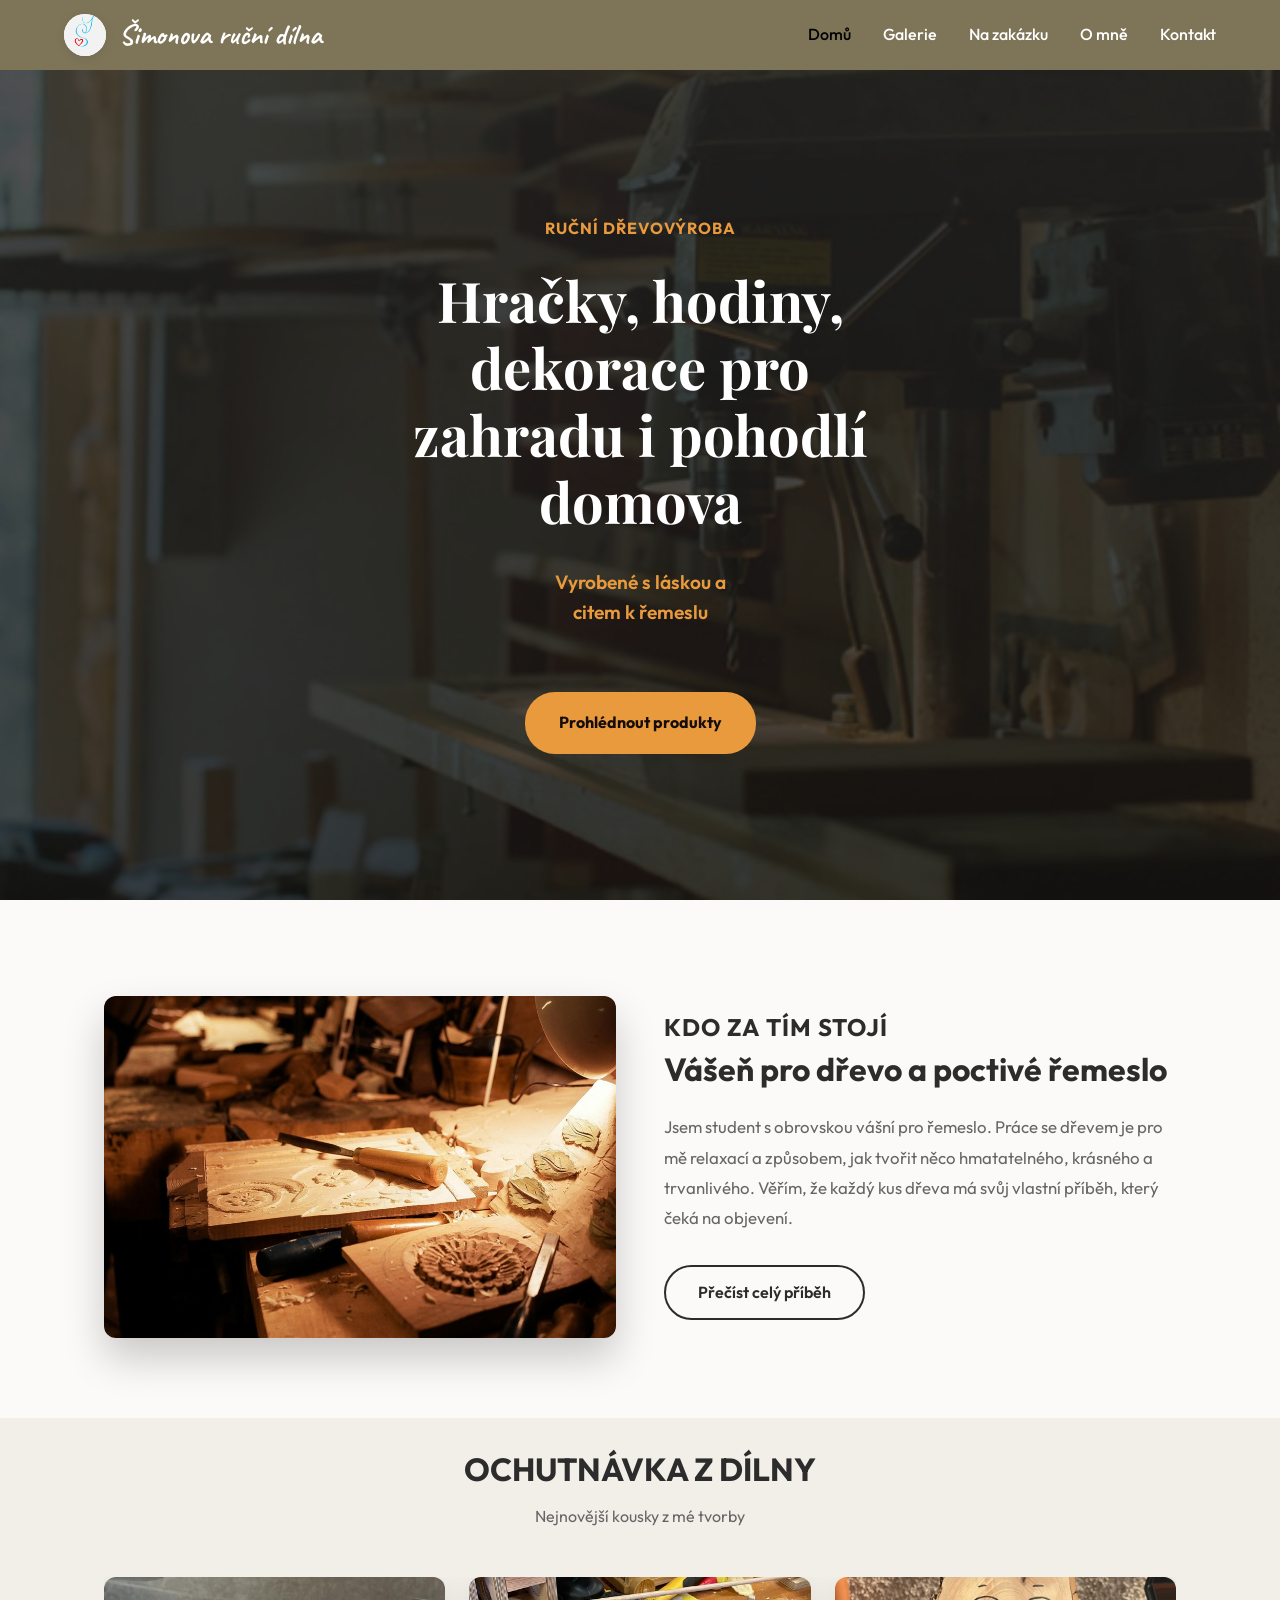
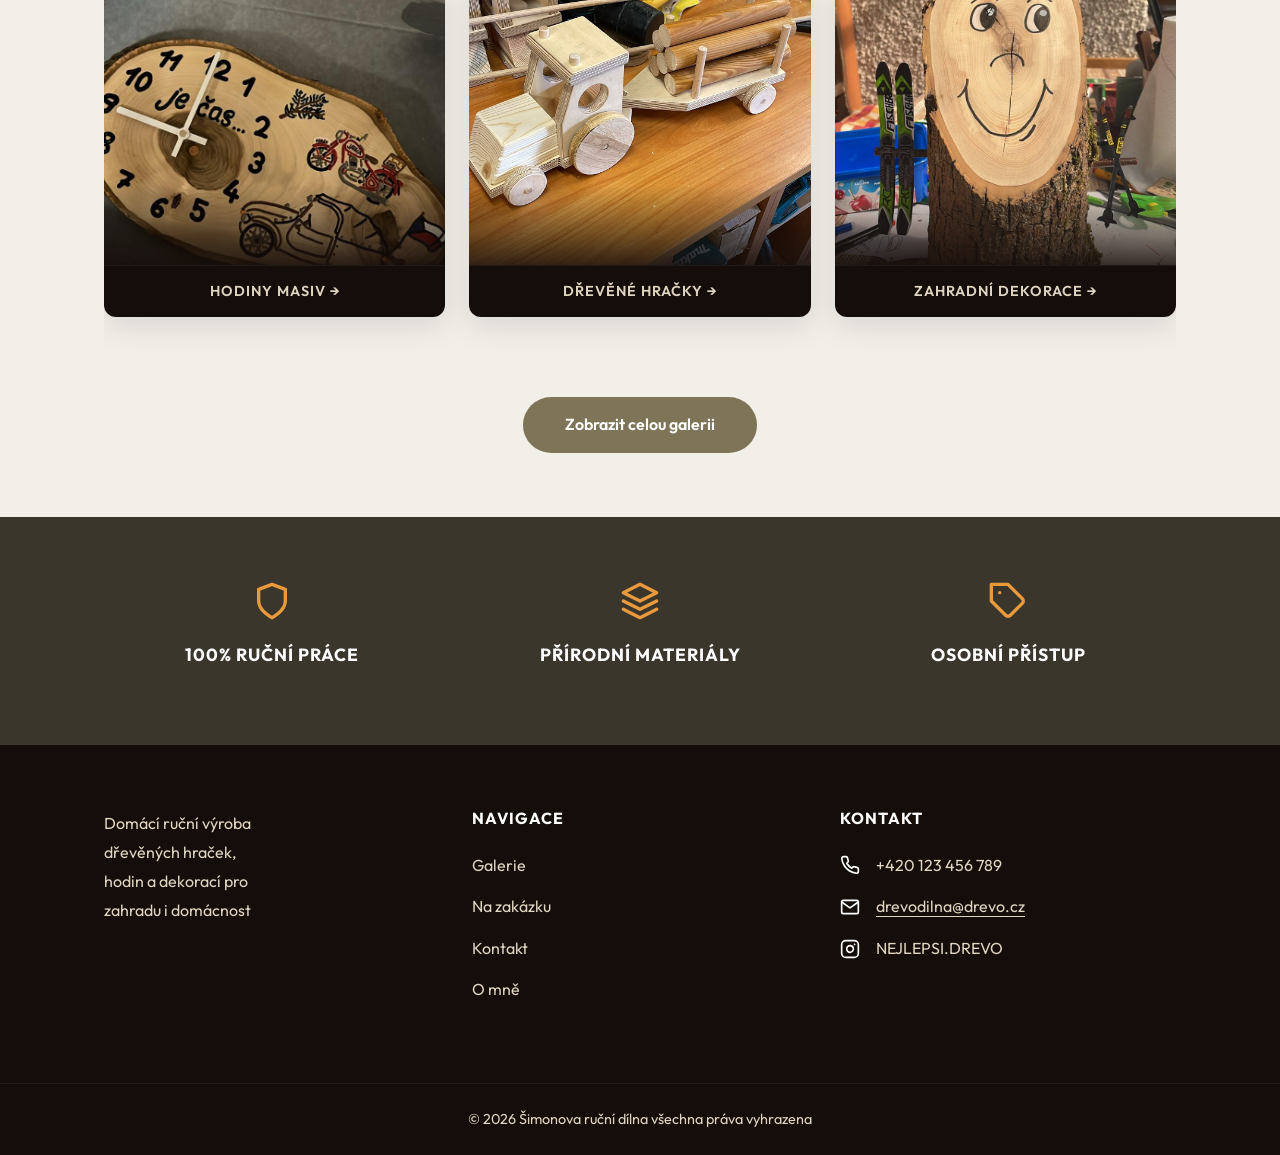
==== commit 6a4ce943: "3.05.2026" ====
--- a/index.html
+++ b/index.html
@@ -27,9 +27,9 @@
             <nav class="nav">
                 <ul class="nav-list">
                     <li><a href="index.html" class="active">Domů</a></li>
+                    <li><a href="portfolio.html">Galerie</a></li>
+                    <li><a href="custom.html">Na zakázku</a></li>
                     <li><a href="about.html">O mně</a></li>
-                    <li><a href="portfolio.html">Portfolio</a></li>
-                    <li><a href="custom.html">Zakázková výroba</a></li>
                     <li><a href="contact.html">Kontakt</a></li>
                 </ul>
             </nav>
@@ -65,41 +65,74 @@
             </div>
         </section>
 
-        <!-- Hub/Signpost Section -->
-        <section class="hub bg-light" style="padding: 3rem 0; background-color: #EBEAE6;">
+        <!-- Home About Teaser Section -->
+        <section class="home-about section">
+            <div class="container home-about-container">
+                <div class="home-about-image">
+                    <img src="Pictures_neupravene/wooden_work_close_look_optimized.jpg" alt="Práce v dílně"
+                        style="border-radius: 12px; box-shadow: 0 20px 40px rgba(0,0,0,0.2);">
+                </div>
+                <div class="home-about-text">
+                    <h2
+                        style="font-family: var(--font-sans); color: #2C2C2C; font-size: 1.5rem; text-transform: uppercase; margin-bottom: 0.5rem; letter-spacing: 1px;">
+                        Kdo za tím stojí</h2>
+                    <h3
+                        style="font-size: 2rem; color: var(--color-text); margin-bottom: 1.5rem; font-family: var(--font-sans);">
+                        Vášeň pro dřevo a poctivé řemeslo</h3>
+                    <p
+                        style="font-size: 1.05rem; line-height: 1.8; margin-bottom: 2rem; color: var(--color-text-light);">
+                        Jsem student s obrovskou vášní pro řemeslo. Práce se dřevem je pro mě relaxací a způsobem, jak
+                        tvořit něco hmatatelného, krásného a trvanlivého. Věřím, že každý kus dřeva má svůj vlastní
+                        příběh, který čeká na objevení.</p>
+                    <a href="about.html" class="btn"
+                        style="border: 2px solid #2C2C2C; color: #2C2C2C; padding: 0.8rem 2rem; font-weight: 600; border-radius: 30px; transition: all 0.3s ease;"
+                        onmouseover="this.style.backgroundColor='#2C2C2C'; this.style.color='#fff';"
+                        onmouseout="this.style.backgroundColor='transparent'; this.style.color='#2C2C2C';">Přečíst celý
+                        příběh</a>
+                </div>
+            </div>
+        </section>
+
+        <!-- Featured Products -->
+        <section class="featured-products section bg-light" style="padding-top: 2rem;">
             <div class="container">
-                <div class="section-header" style="text-align: left; margin-bottom: 1.5rem;">
-                    <p style="color: var(--color-text); margin-bottom: 0.2rem; font-size: 0.9rem;">-Co u mě najdete</p>
+                <div class="section-header" style="text-align: center; margin-bottom: 3rem;">
                     <h2
-                        style="font-family: var(--font-sans); color: var(--color-text); font-size: 1.1rem; font-weight: 400; margin: 0; letter-spacing: normal;">
-                        Ruční práce, přírodní materiály.</h2>
-                </div>
-
-                <div class="hub-grid">
-                    <a href="portfolio.html" class="hub-card">
-                        <div class="hub-card-img">
-                            <img src="Pictures_neupravene/hodiny_je_cas_na_mansestr.jpg" alt="Galerie">
+                        style="font-family: var(--font-sans); color: #2C2C2C; font-size: 2rem; text-transform: uppercase;">
+                        Ochutnávka z dílny</h2>
+                    <p style="color: var(--color-text-light);">Nejnovější kousky z mé tvorby</p>
+                </div>
+                <div class="featured-slider">
+                    <div class="featured-card">
+                        <div class="featured-img-wrap">
+                            <img src="Pictures_neupravene/hodiny_v_krabici.jpg" alt="Hodiny masiv Dominik">
                         </div>
-                        <div class="hub-card-title">Galerie</div>
-                    </a>
-                    <a href="custom.html" class="hub-card">
-                        <div class="hub-card-img">
-                            <img src="Pictures_neupravene/hodiny_v_krabici.jpg" alt="Na zakázku">
+                        <a href="portfolio.html?filter=hodiny" class="featured-bottom-bar">
+                            <span>Hodiny masiv &rarr;</span>
+                        </a>
+                    </div>
+                    <div class="featured-card">
+                        <div class="featured-img-wrap">
+                            <img src="Pictures_neupravene/vlacek_logs_na_stole.jpg" alt="Dřevěné hračky">
                         </div>
-                        <div class="hub-card-title">Na zakázku</div>
-                    </a>
-                    <a href="contact.html" class="hub-card">
-                        <div class="hub-card-img">
-                            <img src="Pictures_neupravene/vlacek_logs_na_stole.jpg" alt="Kontakt">
+                        <a href="portfolio.html?filter=hracky" class="featured-bottom-bar">
+                            <span>Dřevěné hračky &rarr;</span>
+                        </a>
+                    </div>
+                    <div class="featured-card">
+                        <div class="featured-img-wrap">
+                            <img src="Pictures_neupravene/nvm_lyzar.jpg" alt="Zahradní dekorace">
                         </div>
-                        <div class="hub-card-title">Kontakt</div>
-                    </a>
-                    <a href="about.html" class="hub-card">
-                        <div class="hub-card-img">
-                            <img src="Pictures_neupravene/trhy.jpg" alt="O mně">
-                        </div>
-                        <div class="hub-card-title">O mně</div>
-                    </a>
+                        <a href="portfolio.html?filter=zahrada" class="featured-bottom-bar">
+                            <span>Zahradní dekorace &rarr;</span>
+                        </a>
+                    </div>
+                </div>
+                <div class="text-center" style="margin-top: 3rem;">
+                    <a href="portfolio.html" class="btn"
+                        style="background-color: #7E7559; color: #fff; border-radius: 30px; font-weight: 600; padding: 0.8rem 2.5rem; transition: background-color 0.3s;"
+                        onmouseover="this.style.backgroundColor='#8c836a';"
+                        onmouseout="this.style.backgroundColor='#7E7559';">Zobrazit celou galerii</a>
                 </div>
             </div>
         </section>
@@ -139,72 +172,6 @@
                         <h4 style="font-family: var(--font-sans); color: #fff; font-size: 1.1rem; letter-spacing: 1px;">
                             OSOBNÍ PŘÍSTUP</h4>
                     </div>
-                </div>
-            </div>
-        </section>
-
-        <!-- Home About Teaser Section -->
-        <section class="home-about section">
-            <div class="container home-about-container">
-                <div class="home-about-image">
-                    <img src="Pictures_neupravene/wooden_work_close_look_optimized.jpg" alt="Práce v dílně"
-                        style="border-radius: 12px; box-shadow: 0 20px 40px rgba(0,0,0,0.2);">
-                </div>
-                <div class="home-about-text">
-                    <h2
-                        style="font-family: var(--font-sans); color: #E89A3C; font-size: 1.5rem; text-transform: uppercase; margin-bottom: 0.5rem; letter-spacing: 1px;">
-                        Kdo za tím stojí</h2>
-                    <h3
-                        style="font-size: 2rem; color: var(--color-text); margin-bottom: 1.5rem; font-family: var(--font-serif);">
-                        Vášeň pro dřevo a poctivé řemeslo</h3>
-                    <p
-                        style="font-size: 1.05rem; line-height: 1.8; margin-bottom: 2rem; color: var(--color-text-light);">
-                        Jsem student s obrovskou vášní pro řemeslo. Práce se dřevem je pro mě relaxací a způsobem, jak
-                        tvořit něco hmatatelného, krásného a trvanlivého. Věřím, že každý kus dřeva má svůj vlastní
-                        příběh, který čeká na objevení.</p>
-                    <a href="about.html" class="btn"
-                        style="border: 2px solid #E89A3C; color: #E89A3C; padding: 0.8rem 2rem; font-weight: 600; border-radius: 30px; transition: all 0.3s ease;"
-                        onmouseover="this.style.backgroundColor='#E89A3C'; this.style.color='#fff';"
-                        onmouseout="this.style.backgroundColor='transparent'; this.style.color='#E89A3C';">Přečíst celý
-                        příběh</a>
-                </div>
-            </div>
-        </section>
-
-        <!-- Featured Products -->
-        <section class="featured-products section bg-light" style="padding-top: 2rem;">
-            <div class="container">
-                <div class="section-header" style="text-align: center; margin-bottom: 3rem;">
-                    <h2
-                        style="font-family: var(--font-sans); color: #E89A3C; font-size: 2rem; text-transform: uppercase;">
-                        Ochutnávka z dílny</h2>
-                    <p style="color: var(--color-text-light);">Nejžádanější kousky z mé tvorby</p>
-                </div>
-                <div class="featured-slider">
-                    <a href="portfolio.html" class="featured-card">
-                        <img src="Pictures_neupravene/IMG-20260426-WA0008.jpg" alt="Produkt 1">
-                        <div class="featured-overlay">
-                            <span>Hodiny masiv</span>
-                        </div>
-                    </a>
-                    <a href="portfolio.html" class="featured-card">
-                        <img src="Pictures_neupravene/IMG-20260426-WA0009.jpg" alt="Produkt 2">
-                        <div class="featured-overlay">
-                            <span>Dřevěné hračky</span>
-                        </div>
-                    </a>
-                    <a href="portfolio.html" class="featured-card">
-                        <img src="Pictures_neupravene/IMG-20260426-WA0010.jpg" alt="Produkt 3">
-                        <div class="featured-overlay">
-                            <span>Zahradní dekorace</span>
-                        </div>
-                    </a>
-                </div>
-                <div class="text-center" style="margin-top: 3rem;">
-                    <a href="portfolio.html" class="btn"
-                        style="background-color: #7E7559; color: #fff; border-radius: 30px; font-weight: 600; padding: 0.8rem 2.5rem; transition: background-color 0.3s;"
-                        onmouseover="this.style.backgroundColor='#8c836a';"
-                        onmouseout="this.style.backgroundColor='#7E7559';">Zobrazit celou galerii</a>
                 </div>
             </div>
         </section>
--- a/styles.css
+++ b/styles.css
@@ -246,25 +246,20 @@
     font-weight: 500;
     position: relative;
     color: var(--color-white);
-}
-
-.nav-list a:not(.btn)::after {
-    content: '';
-    position: absolute;
-    width: 0;
-    height: 2px;
-    bottom: -4px;
-    left: 0;
-    background-color: #E89A3C;
-}
-
-.nav-list a:not(.btn):hover::after,
-.nav-list a.active:not(.btn)::after {
-    width: 100%;
-}
-
-.nav-list a.active {
-    color: #E89A3C;
+    transition: color var(--transition-fast);
+}
+
+.nav-list a:not(.btn):hover {
+    color: #cccccc;
+}
+
+.nav-list a:not(.btn):active {
+    color: #000000;
+}
+
+.nav-list a.active,
+.nav-list a.active:hover {
+    color: #000000;
 }
 
 .page-main {
@@ -330,6 +325,7 @@
     display: flex;
     align-items: center;
     overflow: hidden;
+    padding-top: 70px;
 }
 
 .hero-bg {
@@ -358,8 +354,20 @@
 
 .hero-content {
     max-width: 800px;
-    padding-top: 80px;
     animation: fadeInUp 1s ease forwards;
+}
+
+@media (max-width: 768px) {
+    .hero {
+        height: auto;
+        min-height: 100vh;
+        padding-top: 100px;
+        padding-bottom: 60px;
+    }
+
+    .hero-content {
+        padding-top: 0;
+    }
 }
 
 .hero-title {
@@ -702,7 +710,7 @@
 }
 
 .footer-bottom-bar {
-    background-color: #0A0604;
+    background-color: #150D0A;
     padding: 1.5rem 0;
     text-align: center;
     border-top: 1px solid rgba(255, 255, 255, 0.05);
@@ -897,7 +905,7 @@
 
 .filter-btn.active {
     color: var(--color-text);
-    border-bottom: 2px solid #E89A3C;
+    border-bottom: 2px solid #000;
     font-weight: 600;
 }
 
@@ -1186,9 +1194,10 @@
     position: relative;
     border-radius: 12px;
     overflow: hidden;
-    display: block;
+    display: flex;
+    flex-direction: column;
     box-shadow: 0 10px 30px rgba(0, 0, 0, 0.1);
-    height: 300px;
+    height: 340px;
 }
 
 @media (min-width: 768px) {
@@ -1197,29 +1206,199 @@
     }
 }
 
-.featured-card img {
-    width: 100%;
-    height: 100%;
-    object-fit: cover;
-    transition: transform 0.6s ease;
-}
-
-.featured-card:hover img {
-    transform: scale(1.05);
-}
-
-.featured-overlay {
+.featured-img-wrap {
+    position: relative;
+    width: 100%;
+    flex: 1;
+    overflow: hidden;
+    cursor: zoom-in;
+}
+
+.featured-img-wrap::after {
+    content: '';
     position: absolute;
     bottom: 0;
     left: 0;
     width: 100%;
-    padding: 2rem 1rem 1rem;
-    background: linear-gradient(to top, rgba(0, 0, 0, 0.8), transparent);
+    height: 80px;
+    background: linear-gradient(to bottom, transparent, rgba(21, 13, 10, 0.85));
+    pointer-events: none;
+    z-index: 1;
+}
+
+.featured-img-wrap img {
+    width: 100%;
+    height: 100%;
+    object-fit: cover;
+    transition: transform 0.6s cubic-bezier(0.165, 0.84, 0.44, 1);
+    position: relative;
+    z-index: 0;
+}
+
+.featured-img-wrap:hover img {
+    transform: scale(1.08);
+}
+
+.featured-title-overlay {
+    position: absolute;
+    top: 15px;
+    left: 15px;
+    background: rgba(21, 13, 10, 0.75);
     color: #fff;
+    padding: 0.4rem 1rem;
+    border-radius: 20px;
+    font-size: 0.8rem;
+    font-weight: 500;
+    text-transform: uppercase;
+    letter-spacing: 1px;
+    pointer-events: none;
+    box-shadow: 0 4px 10px rgba(0, 0, 0, 0.15);
+}
+
+.featured-bottom-bar {
+    display: flex;
+    align-items: center;
+    justify-content: center;
+    background-color: #150D0A;
+    color: #E0D5C1;
+    height: 52px;
+    width: 100%;
     font-family: var(--font-sans);
-    font-size: 1.2rem;
+    font-size: 0.9rem;
     font-weight: 600;
+    text-transform: uppercase;
     letter-spacing: 1px;
-    text-transform: uppercase;
-    text-align: center;
+    text-decoration: none;
+    transition: all var(--transition-normal);
+    border-top: 1px solid rgba(255, 255, 255, 0.05);
+}
+
+.featured-bottom-bar:hover {
+    background-color: var(--color-wood-primary);
+    color: #fff;
+}
+
+/* Lightbox Premium Style */
+.lightbox-overlay {
+    position: fixed;
+    top: 0;
+    left: 0;
+    width: 100%;
+    height: 100%;
+    background: rgba(10, 6, 4, 0.92);
+    z-index: 9999;
+    display: flex;
+    align-items: center;
+    justify-content: center;
+    opacity: 0;
+    transition: opacity 0.3s ease;
+    cursor: zoom-out;
+}
+
+.lightbox-overlay.show {
+    opacity: 1;
+}
+
+.lightbox-img {
+    max-width: 90%;
+    max-height: 85%;
+    border-radius: 8px;
+    box-shadow: 0 20px 50px rgba(0, 0, 0, 0.5);
+    transform: scale(0.95);
+    transition: transform 0.3s cubic-bezier(0.165, 0.84, 0.44, 1);
+    cursor: default;
+}
+
+.lightbox-overlay.show .lightbox-img {
+    transform: scale(1);
+}
+
+.lightbox-close {
+    position: absolute;
+    top: 25px;
+    right: 25px;
+    background: none;
+    border: none;
+    color: #fff;
+    font-size: 2.5rem;
+    cursor: pointer;
+    line-height: 1;
+    transition: transform var(--transition-fast), color var(--transition-fast);
+}
+
+.lightbox-close:hover {
+    color: #E89A3C;
+    transform: scale(1.1);
+}
+
+/* --- PREMIUM ANIMATIONS & JS DYNAMICS --- */
+
+/* Keyframe Animations */
+@keyframes cardFadeIn {
+    from {
+        opacity: 0;
+        transform: translateY(15px) scale(0.96);
+    }
+
+    to {
+        opacity: 1;
+        transform: translateY(0) scale(1);
+    }
+}
+
+@keyframes rotate {
+    100% {
+        transform: rotate(360deg);
+    }
+}
+
+@keyframes slideDown {
+    from {
+        opacity: 0;
+        transform: translateY(-10px);
+    }
+
+    to {
+        opacity: 1;
+        transform: translateY(0);
+    }
+}
+
+@keyframes fadeOut {
+    from {
+        opacity: 1;
+    }
+
+    to {
+        opacity: 0;
+    }
+}
+
+/* Spinner Styles */
+.spinner circle {
+    animation: dash 1.5s ease-in-out infinite;
+    stroke: currentColor;
+    stroke-linecap: round;
+}
+
+@keyframes dash {
+    0% {
+        stroke-dasharray: 1, 150;
+        stroke-dashoffset: 0;
+    }
+
+    50% {
+        stroke-dasharray: 90, 150;
+        stroke-dashoffset: -35;
+    }
+
+    100% {
+        stroke-dasharray: 90, 150;
+        stroke-dashoffset: -124;
+    }
+}
+
+/* Custom Success Message */
+.form-success-message {
+    transition: all 0.3s ease;
 }
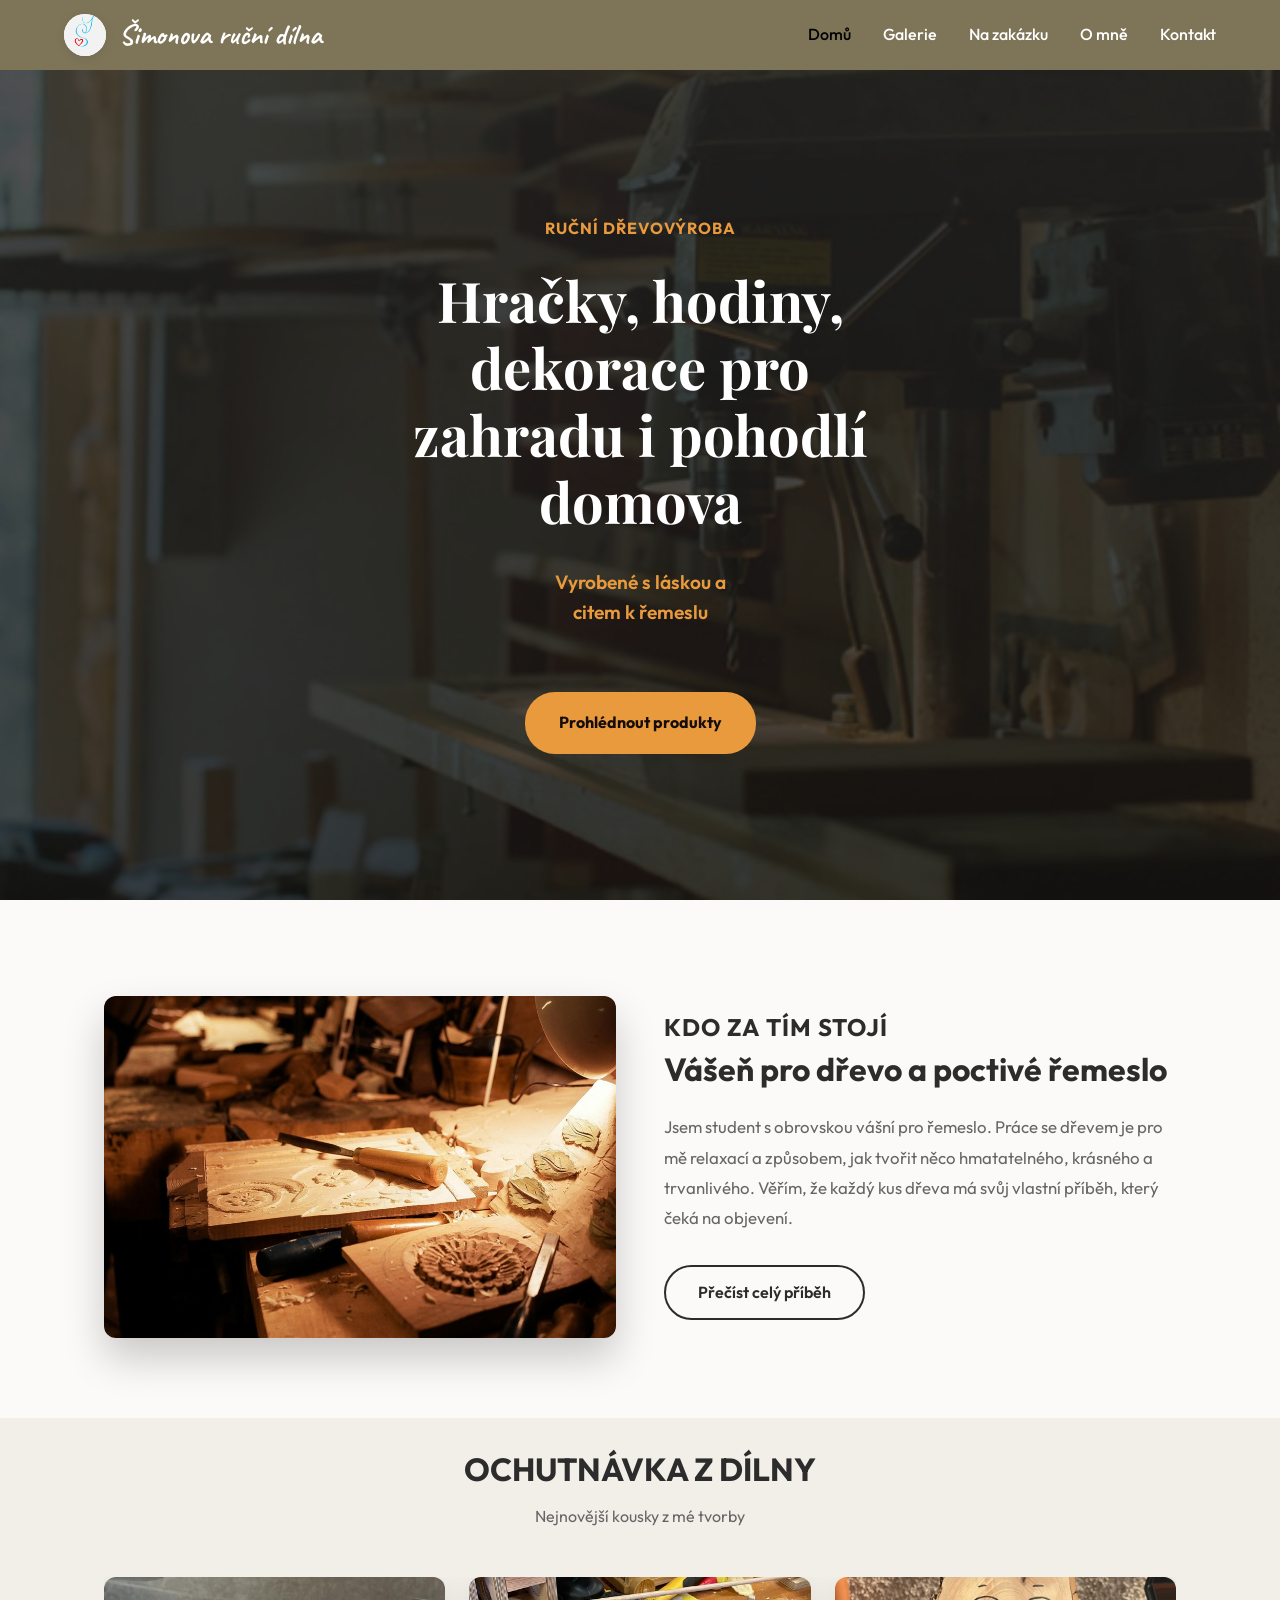
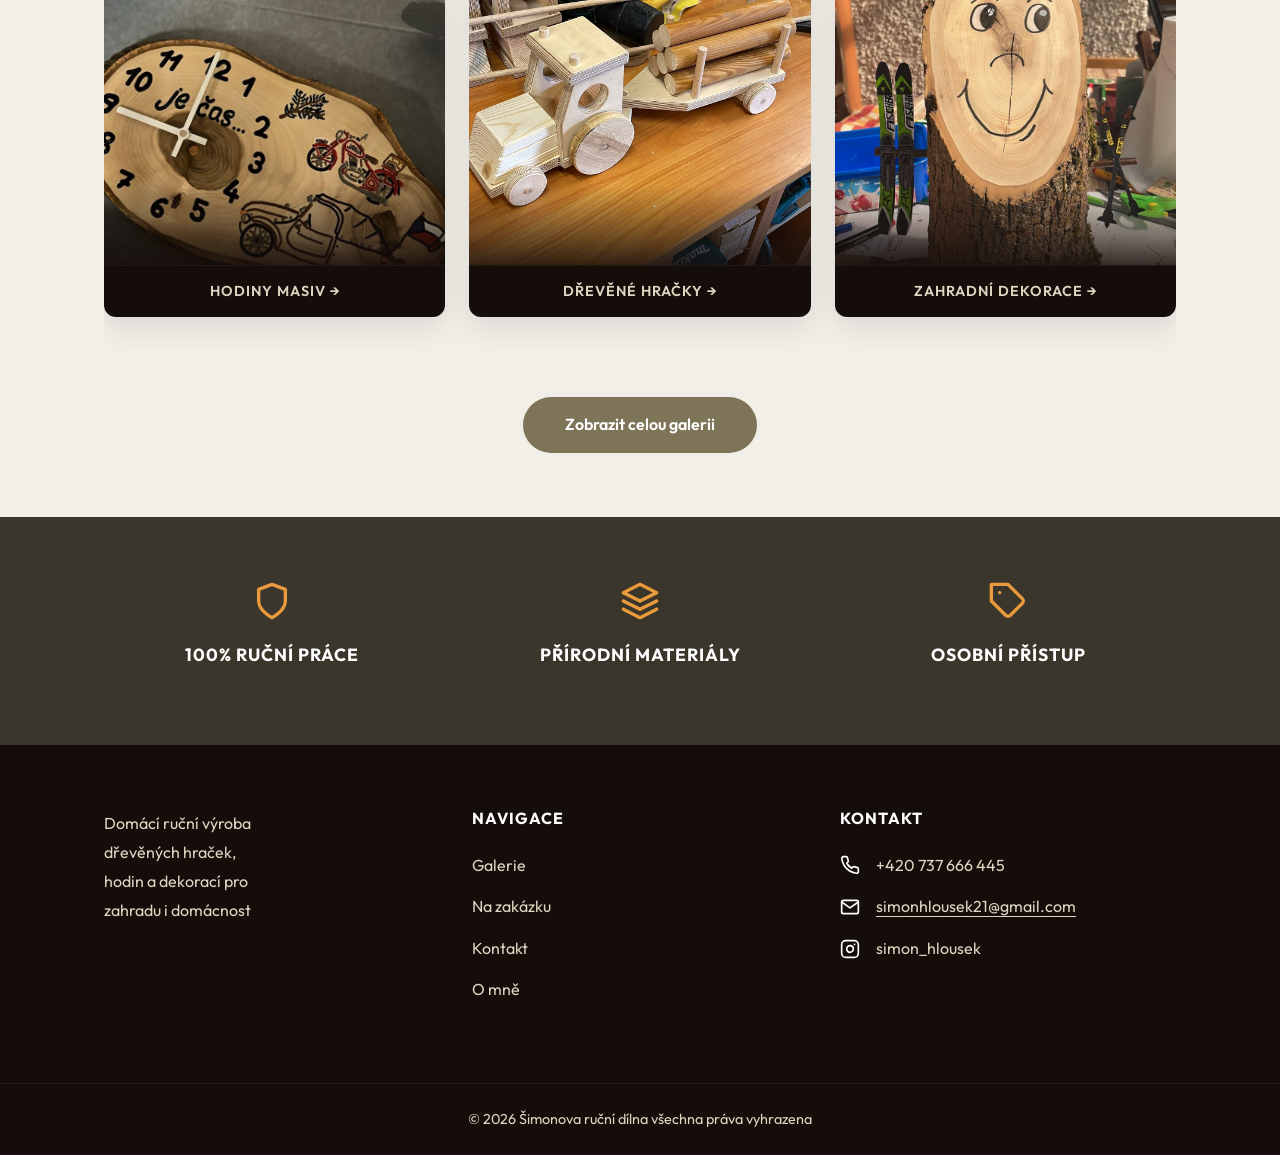
==== commit aacf9d23: "footer contact remake" ====
--- a/index.html
+++ b/index.html
@@ -13,6 +13,7 @@
         href="https://fonts.googleapis.com/css2?family=Outfit:wght@300;400;500;700&family=Playfair+Display:ital,wght@0,600;1,600&family=Caveat:wght@500;700&display=swap"
         rel="stylesheet">
     <link rel="stylesheet" href="styles.css">
+    <link rel="icon" type="image/x-icon" href="Pictures_neupravene/favicon_48.ico">
 </head>
 
 <body>
@@ -203,7 +204,7 @@
                                     d="M22 16.92v3a2 2 0 0 1-2.18 2 19.79 19.79 0 0 1-8.63-3.07 19.5 19.5 0 0 1-6-6 19.79 19.79 0 0 1-3.07-8.67A2 2 0 0 1 4.11 2h3a2 2 0 0 1 2 1.72 12.84 12.84 0 0 0 .7 2.81 2 2 0 0 1-.45 2.11L8.09 9.91a16 16 0 0 0 6 6l1.27-1.27a2 2 0 0 1 2.11-.45 12.84 12.84 0 0 0 2.81.7A2 2 0 0 1 22 16.92z">
                                 </path>
                             </svg>
-                            <span>+420 123 456 789</span>
+                            <span>+420 737 666 445</span>
                         </li>
                         <li>
                             <svg xmlns="http://www.w3.org/2000/svg" width="20" height="20" viewBox="0 0 24 24"
@@ -213,7 +214,7 @@
                                 </path>
                                 <polyline points="22,6 12,13 2,6"></polyline>
                             </svg>
-                            <a href="mailto:drevodilna@drevo.cz">drevodilna@drevo.cz</a>
+                            <a href="mailto:simonhlousek21@gmail.com">simonhlousek21@gmail.com</a>
                         </li>
                         <li>
                             <svg xmlns="http://www.w3.org/2000/svg" width="20" height="20" viewBox="0 0 24 24"
@@ -223,7 +224,7 @@
                                 <path d="M16 11.37A4 4 0 1 1 12.63 8 4 4 0 0 1 16 11.37z"></path>
                                 <line x1="17.5" y1="6.5" x2="17.51" y2="6.5"></line>
                             </svg>
-                            <span>NEJLEPSI.DREVO</span>
+                            <span>simon_hlousek</span>
                         </li>
                     </ul>
                 </div>
